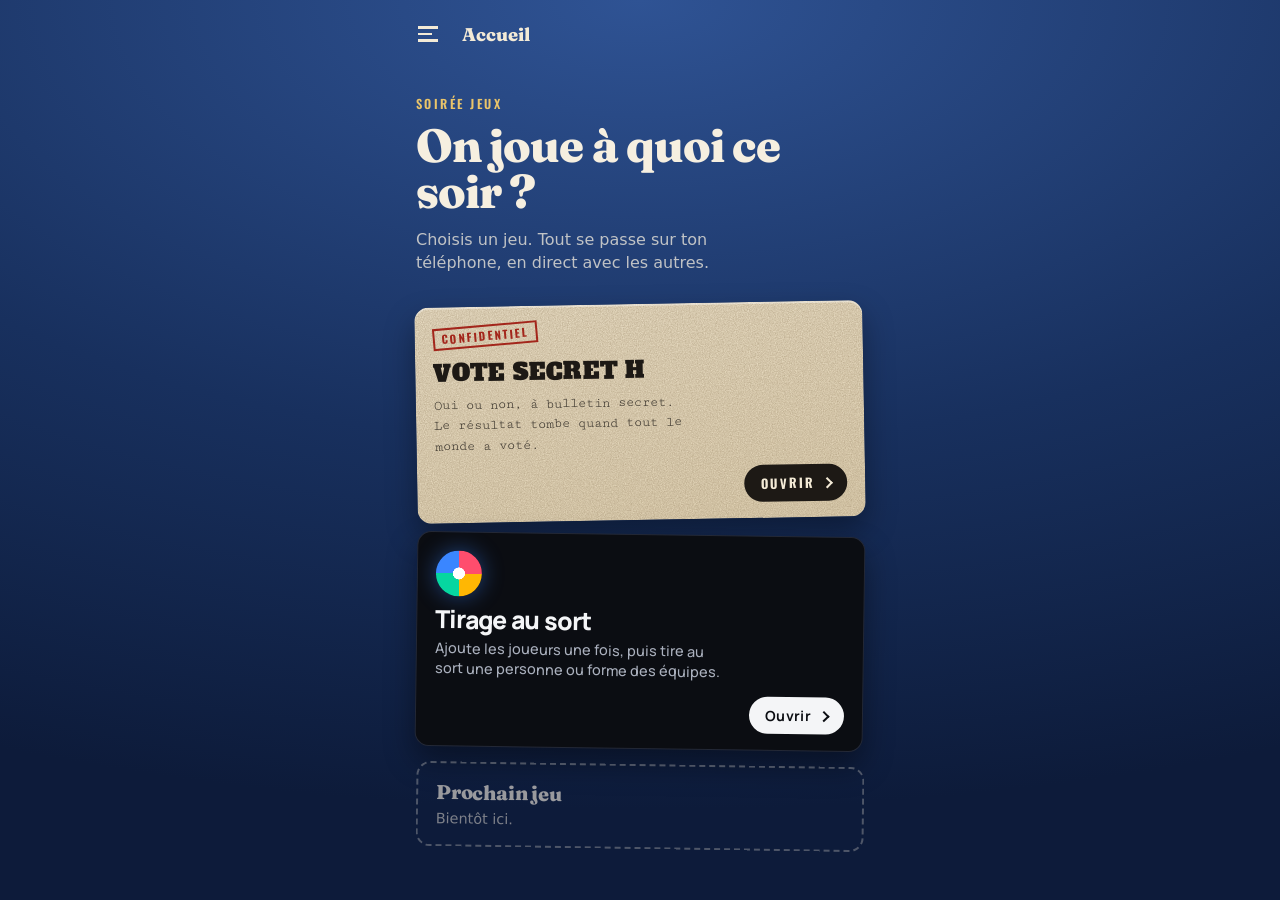
==== index.html @ 8d9c05de "Tirage au sort : grille lumineuse à la place de la roue (individuel et équipes) Co-Authored-By: Clau" ====
<!DOCTYPE html>
<html lang="fr">
<head>
<meta charset="UTF-8">
<meta name="viewport" content="width=device-width, initial-scale=1.0, viewport-fit=cover, interactive-widget=resizes-content">
<meta name="apple-mobile-web-app-capable" content="yes">
<meta name="mobile-web-app-capable" content="yes">
<meta name="apple-mobile-web-app-status-bar-style" content="black-translucent">
<meta name="apple-mobile-web-app-title" content="Vote H">
<meta name="format-detection" content="telephone=no">
<link rel="apple-touch-icon" href="data:image/svg+xml,%3Csvg xmlns='http://www.w3.org/2000/svg' viewBox='0 0 180 180'%3E%3Crect width='180' height='180' fill='%23efe4cc'/%3E%3Crect x='30' y='42' width='120' height='96' fill='none' stroke='%23a3261b' stroke-width='12' transform='rotate(-8 90 90)'/%3E%3Ctext x='90' y='114' font-family='Arial Black,sans-serif' font-weight='900' font-size='66' text-anchor='middle' fill='%23a3261b' transform='rotate(-8 90 90)'%3EH%3C/text%3E%3C/svg%3E">
<meta name="theme-color" content="#15110e">
<meta name="color-scheme" content="dark">
<title>Vote secret H</title>
<link rel="icon" href="data:image/svg+xml,%3Csvg xmlns='http://www.w3.org/2000/svg' viewBox='0 0 64 64'%3E%3Crect width='64' height='64' rx='6' fill='%23efe4cc'/%3E%3Crect x='10' y='14' width='44' height='36' fill='none' stroke='%23a3261b' stroke-width='5' transform='rotate(-8 32 32)'/%3E%3Ctext x='32' y='41' font-family='Arial Black,sans-serif' font-weight='900' font-size='24' text-anchor='middle' fill='%23a3261b' transform='rotate(-8 32 32)'%3EH%3C/text%3E%3C/svg%3E">
<link rel="preconnect" href="https://ntfy.sh" crossorigin>
<link rel="preconnect" href="https://fonts.googleapis.com">
<link rel="preconnect" href="https://fonts.gstatic.com" crossorigin>
<link href="https://fonts.googleapis.com/css2?family=Alfa+Slab+One&family=Oswald:wght@500;600;700&family=Cutive+Mono&family=Fraunces:opsz,wght@9..144,600;9..144,800&family=Manrope:wght@500;600;700;800&display=swap" rel="stylesheet" media="print" onload="this.media='all'">
<link rel="stylesheet" href="styles.css">
</head>
<body>
<div class="scrim" id="scrim"></div>
<!-- Menu latéral : un bouton par onglet (data-tab = id du module sans « mod- ») -->
<aside class="sidenav" id="side">
  <a class="mark" href="./">Dossier<span>H</span></a>
  <nav class="tabs">
    <p class="tabs-t">Onglets</p>
    <button class="tab" data-tab="accueil"><i class="tab-ico home"><b></b></i>Accueil</button>
    <button class="tab" data-tab="vote"><i class="tab-ico"><b></b><b></b></i>Vote secret H</button>
    <button class="tab" data-tab="roue"><i class="tab-ico wheel"><b></b></i>Tirage au sort</button>
  </nav>
  <p class="sidenav-foot">document confidentiel</p>
</aside>

<header class="top">
  <button class="burger" id="burger" aria-label="Ouvrir le menu"><span></span><span></span><span></span></button>
  <span class="top-title" id="topTitle">Vote secret H</span>
  <span class="live" id="voteLive"><i></i><span>connexion</span></span>
</header>

<!--
  Chaque onglet est un « module » : une <section class="module" id="mod-xxx"> ici,
  un bouton <button class="tab" data-tab="xxx"> dans le menu, et son propre fichier JS.
-->
<main class="modules">

  <!-- ===== Accueil (style propre au site : table de jeux) ===== -->
  <section class="module home" id="mod-accueil" data-title="Accueil">
    <p class="h-kicker">Soirée jeux</p>
    <h2 class="h-title">On joue à quoi ce soir&nbsp;?</h2>
    <p class="h-sub">Choisis un jeu. Tout se passe sur ton téléphone, en direct avec les autres.</p>
    <div class="h-games">
      <button class="h-card h-vote" data-go="vote">
        <span class="h-stamp">Confidentiel</span>
        <span class="h-name">Vote secret H</span>
        <span class="h-desc">Oui ou non, à bulletin secret. Le résultat tombe quand tout le monde a voté.</span>
        <span class="h-go">Ouvrir</span>
      </button>
      <button class="h-card h-wheel" data-go="roue">
        <span class="h-wheel-ico" aria-hidden="true"></span>
        <span class="h-name">Tirage au sort</span>
        <span class="h-desc">Ajoute les joueurs une fois, puis tire au sort une personne ou forme des équipes.</span>
        <span class="h-go">Ouvrir</span>
      </button>
      <div class="h-card h-soon">
        <span class="h-name">Prochain jeu</span>
        <span class="h-desc">Bientôt ici.</span>
      </div>
    </div>
  </section>

  <!-- ===== Module : vote oui / non ===== -->
  <section class="module" id="mod-vote" data-title="Vote secret H">
    <div class="dossier">
    <div class="tag"><span class="stamp-s">Confidentiel</span><span id="vRound">Manche 1</span></div>
    <h2 class="q">Ton bulletin</h2>

    <div class="vote-btns">
      <button class="vote-btn oui" data-v="oui"><b>Oui</b></button>
      <button class="vote-btn non" data-v="non"><b>Non</b></button>
    </div>
    <p class="mine" id="voteMine">Vote à bulletin secret.</p>

    <div class="board">
      <div class="score">
        <div class="side oui"><span class="lbl">Oui</span><span class="n" id="vOuiN">0</span><span class="p" id="vOuiP">0%</span></div>
        <span class="vs"></span>
        <div class="side non"><span class="lbl">Non</span><span class="n" id="vNonN">0</span><span class="p" id="vNonP">0%</span></div>
      </div>
      <div class="split"><div id="vOuiBar"></div><div id="vNonBar"></div></div>
      <div class="progress"><span id="vTotal">0 vote</span><span class="segs" id="vDots"></span></div>
    </div>

    <div class="reveal" id="vLastWrap"><div><div class="last" id="vLast"></div></div></div>
    </div>

    <button class="admin-link" id="btnAdmin">admin</button>

    <div class="reveal" id="adminWrap"><div>
      <div class="admin">
        <div class="admin-top"><span class="tag-s">Accès restreint</span><button class="ghost" id="btnAdminOut">quitter</button></div>
        <label for="votePlayers">Joueurs attendus</label>
        <div class="stepper">
          <button id="plMinus" aria-label="Moins">−</button>
          <input type="number" id="votePlayers" min="0" max="99" step="1" inputmode="numeric" placeholder="∞">
          <button id="plPlus" aria-label="Plus">+</button>
        </div>
        <p class="note">Une fois ce nombre de bulletins atteint, le résultat tombe et une nouvelle manche démarre.</p>
        <button class="danger" id="btnVoteReset">Tout remettre à zéro</button>
      </div>
    </div></div>
  </section>

  <!-- ===== Module : roue du hasard ===== -->
  <section class="module roue" id="mod-roue" data-title="Tirage au sort">
    <div class="r-mode" role="tablist">
      <button class="r-mode-b" data-mode="solo">Individuel</button>
      <button class="r-mode-b" data-mode="teams">Équipes</button>
      <span class="r-mode-k" aria-hidden="true"></span>
    </div>

    <div class="r-stage" id="rStage"><div class="r-grid" id="rGrid"></div></div>

    <div class="r-opts" id="rOptsSolo">
      <label class="r-check"><input type="checkbox" id="rRemove"><span></span>Retirer la personne tirée</label>
    </div>
    <div class="r-opts" id="rOptsTeams">
      <span class="r-lbl">Équipes</span>
      <div class="r-stepper">
        <button id="rTeamMinus" aria-label="Moins d'équipes">−</button>
        <b id="rTeamN">2</b>
        <button id="rTeamPlus" aria-label="Plus d'équipes">+</button>
      </div>
    </div>

    <button class="r-go" id="rSpin">Lancer</button>

    <div class="reveal" id="rResultWrap"><div><div class="r-result" id="rResult"></div></div></div>

    <div class="r-players">
      <div class="r-players-h"><span>Joueurs <em id="rCount">0</em></span><button class="r-link" id="rBack">Remettre tout le monde</button></div>
      <form class="r-add" id="rAdd" autocomplete="off">
        <input id="rName" maxlength="24" placeholder="Prénom" enterkeyhint="done">
        <button type="submit">Ajouter</button>
      </form>
      <div class="r-chips" id="rChips"></div>
      <button class="r-link r-clear" id="rClear">Effacer la liste</button>
    </div>
  </section>

</main>

<div class="toast" id="toast" role="status" aria-live="polite"></div>
<script src="app.js"></script>
<script src="vote.js"></script>
<script src="roue.js"></script>
</body>
</html>
---- styles.css ----
/* ===== Base partagée par tous les modules — ambiance « dossier secret, années 30 » ===== */
:root{
  --night:#15110e;--night-2:#1f1914;--night-line:#3a2f26;
  --paper:#efe4cc;--paper-2:#e4d6b8;--paper-line:#bfae8a;
  --ink:#1d1915;--ink-soft:#5a4f42;--cream:#f3ead6;--cream-dim:#a8997f;
  --red:#a3261b;--red-deep:#7c1a12;
  --stencil:"Alfa Slab One","Rockwell","Georgia",serif;
  --head:"Oswald","Arial Narrow",sans-serif;
  --type:"Cutive Mono","Courier New",monospace;
  --ease:cubic-bezier(.2,.9,.25,1);
  --railx:0px;
  --grain:url("data:image/svg+xml,%3Csvg xmlns='http://www.w3.org/2000/svg' width='220' height='220'%3E%3Cfilter id='n'%3E%3CfeTurbulence type='fractalNoise' baseFrequency='.85' numOctaves='3' stitchTiles='stitch'/%3E%3CfeColorMatrix values='0 0 0 0 .3 0 0 0 0 .22 0 0 0 0 .12 0 0 0 .55 0'/%3E%3C/filter%3E%3Crect width='100%25' height='100%25' filter='url(%23n)'/%3E%3C/svg%3E");
}
*{box-sizing:border-box;margin:0;padding:0}
html{-webkit-text-size-adjust:100%;background:var(--night)}
body{-webkit-user-select:none;user-select:none;-webkit-touch-callout:none;font-family:var(--head);background:radial-gradient(120% 80% at 50% 0%,#241c16 0%,var(--night) 70%);color:var(--cream);line-height:1.4;-webkit-tap-highlight-color:transparent;overscroll-behavior-y:none;-webkit-font-smoothing:antialiased;min-height:100dvh}
button{font:inherit;color:inherit;background:none;border:none;cursor:pointer;-webkit-tap-highlight-color:transparent;touch-action:manipulation}

/* ===== Menu latéral (tiroir) ===== */
.sidenav{position:fixed;top:0;left:0;bottom:0;width:min(82vw,300px);background:var(--night);border-right:1px solid var(--night-line);display:flex;flex-direction:column;padding:calc(22px + env(safe-area-inset-top)) 16px calc(18px + env(safe-area-inset-bottom));z-index:40;transform:translateX(-100%);transition:transform .32s var(--ease),box-shadow .32s;touch-action:pan-y}
.sidenav.open,.sidenav.drag{transform:none;box-shadow:20px 0 60px rgba(0,0,0,.6)}
.sidenav.drag{transition:none}
.mark{font:400 1.45rem var(--stencil);letter-spacing:.04em;text-transform:uppercase;color:var(--cream);text-decoration:none;padding:0 8px;display:flex;align-items:center;gap:10px}
.mark span{display:inline-grid;place-items:center;width:34px;height:34px;border:2.5px solid var(--red);color:var(--red);font-size:1.3rem;transform:rotate(-8deg)}
.tabs{margin-top:34px;display:flex;flex-direction:column;gap:4px}
.tabs-t{font:.75rem var(--type);color:var(--cream-dim);padding:0 10px 8px}
.tab{position:relative;display:flex;align-items:center;gap:12px;width:100%;min-height:52px;text-align:left;padding:12px 10px;font:600 1.02rem var(--head);letter-spacing:.04em;text-transform:uppercase;color:var(--cream-dim);transition:background .2s,color .2s}
.tab:active{background:var(--night-2)}
.tab.active{color:var(--cream);background:var(--night-2)}
.tab.active::before{content:"";position:absolute;left:-16px;top:10px;bottom:10px;width:4px;background:var(--red)}
.tab-ico{display:flex;gap:3px;flex:none}
.tab-ico b{width:9px;height:12px;background:var(--night-line)}
.tab.active .tab-ico b:first-child{background:var(--cream)}.tab.active .tab-ico b:last-child{background:var(--red)}
.sidenav-foot{margin-top:auto;font:.72rem var(--type);color:var(--night-line);padding:0 10px}
.scrim{position:fixed;inset:0;background:rgba(0,0,0,.6);opacity:0;pointer-events:none;transition:opacity .3s;z-index:35}
.scrim.show{opacity:1;pointer-events:auto}

/* ===== Barre du haut ===== */
.top{max-width:480px;margin:0 auto;display:flex;align-items:center;gap:10px;padding:calc(10px + env(safe-area-inset-top)) max(16px,env(safe-area-inset-right)) 0 max(16px,env(safe-area-inset-left));min-height:calc(56px + env(safe-area-inset-top))}
.burger{display:flex;flex:none;width:48px;height:48px;margin-left:-12px;flex-direction:column;align-items:center;justify-content:center;gap:4px;border-radius:3px}
.burger span{display:block;width:20px;height:2.5px;background:var(--cream)}
.burger span:nth-child(2){width:14px;margin-right:6px}
.burger:active{background:var(--night-2)}
.top-title{font:400 clamp(.9rem,calc((100vw - var(--railx)) * .056),1.2rem) var(--stencil);letter-spacing:.04em;white-space:nowrap;text-transform:uppercase;margin-right:auto}

/* Indicateur direct */
.live{display:inline-flex;align-items:center;gap:7px;font:.78rem var(--type);color:var(--cream-dim);white-space:nowrap}
.live i{width:8px;height:8px;border-radius:50%;background:var(--cream-dim);transition:background .3s}
.live.on{color:var(--cream)}
.live.on i{background:#e0402f;box-shadow:0 0 0 0 rgba(224,64,47,.55);animation:pulse 2s infinite}
.live i.tick{animation:tick .4s var(--ease)}
@keyframes pulse{to{box-shadow:0 0 0 7px rgba(224,64,47,0)}}
@keyframes tick{40%{transform:scale(1.9)}}

/* ===== Modules ===== */
.modules{max-width:480px;margin:0 auto;padding:clamp(8px,2dvh,18px) 12px calc(24px + env(safe-area-inset-bottom));display:flex;flex-direction:column;gap:40px}
.module{display:none}
.module.active{display:block;animation:rise .5s var(--ease) both}
@keyframes rise{from{opacity:0;transform:translateY(12px)}}

/* La feuille du dossier */
.dossier{position:relative;background:var(--grain),linear-gradient(170deg,var(--paper) 0%,var(--paper-2) 100%);color:var(--ink);border-radius:3px;padding:clamp(14px,2.6dvh,22px) 18px clamp(16px,2.6dvh,22px);box-shadow:0 1px 0 rgba(255,255,255,.35) inset,0 18px 40px rgba(0,0,0,.45),0 2px 6px rgba(0,0,0,.35)}
.dossier::before{content:"";position:absolute;inset:0;border-radius:3px;pointer-events:none;box-shadow:inset 0 0 60px rgba(120,80,30,.25)}
.tag{position:relative;display:flex;justify-content:space-between;align-items:center;font:.85rem var(--type);color:var(--ink-soft);border-bottom:1.5px dashed var(--paper-line);padding-bottom:10px}
.stamp-s{font:700 .85rem var(--head);letter-spacing:.18em;text-transform:uppercase;color:var(--red);border:2px solid var(--red);padding:2px 8px 1px;transform:rotate(-4deg);opacity:.85;mix-blend-mode:multiply}

/* Révélation douce sans saut de page */
.reveal{display:grid;grid-template-rows:0fr;opacity:0;transition:grid-template-rows .45s var(--ease),opacity .3s}
.reveal>div{overflow:hidden;min-height:0;padding:6px;margin:-6px}
.reveal.open{grid-template-rows:1fr;opacity:1}

/* Notification */
.toast{position:fixed;left:50%;bottom:calc(20px + env(safe-area-inset-bottom));transform:translate(-50%,14px);background:var(--paper);color:var(--ink);padding:11px 18px;border-radius:2px;font:.9rem var(--type);box-shadow:0 10px 30px rgba(0,0,0,.45);opacity:0;pointer-events:none;transition:opacity .2s,transform .35s var(--ease);z-index:60;max-width:calc(100% - 40px);white-space:nowrap;overflow:hidden;text-overflow:ellipsis}
.toast.show{opacity:1;transform:translate(-50%,0)}

/* ===== Module vote ===== */
.q{font:400 clamp(1.1rem,min(calc((100vw - var(--railx) - 64px) * .104),6dvh),2.6rem) var(--stencil);text-transform:uppercase;letter-spacing:.01em;line-height:1;white-space:nowrap;margin:clamp(10px,2dvh,16px) 0 clamp(12px,2.4dvh,18px)}

/* Bulletins */
.vote-btns{display:grid;grid-template-columns:1fr 1fr;gap:12px}
.vote-btn{position:relative;display:flex;align-items:center;justify-content:center;height:clamp(118px,19dvh,170px);border-radius:3px;-webkit-user-select:none;user-select:none;transition:transform .18s var(--ease),opacity .3s,filter .3s;overflow:hidden}
.vote-btn b{position:relative;z-index:1;font:400 clamp(1.7rem,calc((100vw - var(--railx)) * .105),2.9rem) var(--stencil);letter-spacing:.02em;text-transform:uppercase}
.vote-btn.oui{background:var(--cream);color:var(--ink);box-shadow:0 0 0 1.5px var(--ink) inset,0 0 0 5px var(--cream) inset,0 0 0 6.5px var(--ink) inset,0 4px 0 var(--paper-line),0 8px 14px rgba(60,40,20,.25);transform:rotate(-1.2deg)}
.vote-btn.non{background:var(--red);color:var(--cream);box-shadow:0 0 0 1.5px var(--red-deep) inset,0 0 0 5px var(--red) inset,0 0 0 6.5px rgba(243,234,214,.75) inset,0 4px 0 var(--red-deep),0 8px 14px rgba(60,20,10,.3);transform:rotate(1.2deg)}
.vote-btn::before{content:"";position:absolute;inset:0;background:var(--grain);opacity:.5;mix-blend-mode:multiply;pointer-events:none}
.vote-btn:active:not(:disabled){transform:scale(.95) rotate(0)}
/* Tampon « Voté » */
.vote-btn::after{content:"Voté";position:absolute;z-index:2;left:50%;top:50%;font:900 1.15rem var(--head);letter-spacing:.2em;text-transform:uppercase;padding:3px 10px 2px 12px;border:3px double currentColor;opacity:0;transform:translate(-50%,-50%) rotate(-14deg) scale(2.2);pointer-events:none}
.vote-btn.oui::after{color:var(--red)}.vote-btn.non::after{color:var(--cream)}
.vote-btn.on::after{opacity:.92;transform:translate(-50%,85%) rotate(-14deg) scale(1);transition:transform .28s cubic-bezier(.5,1.8,.5,1),opacity .15s}
.vote-btn.on{transform:rotate(0) translateY(-2px)}
.vote-btn:disabled{cursor:default}
.vote-btn:disabled:not(.on){opacity:.28;filter:grayscale(.6)}
.vote-btn.pending{animation:breathe .9s ease-in-out infinite}
@keyframes breathe{50%{filter:brightness(1.08)}}
.mine{font:.85rem var(--type);color:var(--ink-soft);margin-top:14px;min-height:1.2em}

/* Décompte */
.board{margin-top:clamp(14px,3dvh,26px);border-top:1.5px dashed var(--paper-line);padding-top:clamp(10px,2dvh,16px)}
.score{display:flex;align-items:flex-end;justify-content:space-between;gap:12px}
.side{display:grid;grid-template-columns:auto auto;grid-template-rows:auto auto;column-gap:8px;align-items:end}
.side .lbl{grid-column:1/3;font:600 .78rem var(--head);letter-spacing:.16em;text-transform:uppercase;color:var(--ink-soft)}
.side .n{font:400 clamp(2.6rem,7.5dvh,3.4rem) var(--stencil);line-height:.9;font-variant-numeric:tabular-nums}
.side .p{font:.82rem var(--type);color:var(--ink-soft);padding-bottom:4px}
.side.oui .n{color:var(--ink)}.side.non .n{color:var(--red)}
.side.non{justify-items:end}.side.non .lbl{text-align:right}
.side.non .n{grid-column:2;grid-row:2}.side.non .p{grid-column:1;grid-row:2}
.vs{width:1.5px;align-self:stretch;background:var(--paper-line);margin:4px 0}
.split{position:relative;height:12px;background:rgba(90,70,40,.15);overflow:hidden;margin-top:12px;border-radius:1px}
.split div{position:absolute;top:0;bottom:0;width:100%;transition:transform .7s var(--ease)}
#vOuiBar{left:0;background:var(--ink);transform-origin:left;transform:scaleX(0)}
#vNonBar{right:0;background:repeating-linear-gradient(-45deg,var(--red) 0 6px,var(--red-deep) 6px 9px);transform-origin:right;transform:scaleX(0)}
.progress{display:flex;align-items:center;justify-content:space-between;gap:14px;margin-top:10px;font:.85rem var(--type);color:var(--ink-soft)}
.segs{display:flex;gap:4px;flex:1;max-width:60%;justify-content:flex-end}
.segs i{flex:1;max-width:22px;height:14px;border:1.5px solid var(--paper-line);transition:background .3s,border-color .3s}
.segs i.on{background:var(--ink);border-color:var(--ink)}

/* Résultat de la manche précédente : tampon */
.last{position:relative;margin-top:18px;display:flex;align-items:center;justify-content:space-between;gap:12px;padding:12px 14px;border:3px double var(--red);color:var(--red);transform:rotate(-1.5deg);mix-blend-mode:multiply}
.last.oui{border-color:var(--ink);color:var(--ink)}
.last .k{font:.78rem var(--type);opacity:.8}
.last .v{font:400 1.45rem var(--stencil);text-transform:uppercase;letter-spacing:.04em;line-height:1}
.last .d{font:.85rem var(--type)}
.last.pop{animation:stamp .5s cubic-bezier(.5,1.6,.5,1)}
@keyframes stamp{0%{transform:rotate(-8deg) scale(1.6);opacity:0}100%{transform:rotate(-1.5deg) scale(1);opacity:1}}

/* Admin */
.admin-link{display:block;margin:clamp(12px,2.6dvh,24px) auto 0;font:.82rem var(--type);color:var(--cream-dim);padding:12px 18px;text-decoration:underline;text-underline-offset:4px;text-decoration-color:var(--night-line)}
.admin-link:active{color:var(--cream)}
.admin{margin-top:10px;padding:18px;background:var(--night-2);border:1.5px solid var(--night-line);border-radius:3px}
.admin-top{display:flex;justify-content:space-between;align-items:center}
.tag-s{font:700 .8rem var(--head);letter-spacing:.16em;text-transform:uppercase;color:#e0402f}
.ghost{font:.8rem var(--type);color:var(--cream-dim);padding:12px;margin:-12px}
.admin label{display:block;font:600 1rem var(--head);letter-spacing:.06em;text-transform:uppercase;margin:16px 0 8px}
.stepper{display:grid;grid-template-columns:54px 1fr 54px;gap:8px}
.stepper button{height:54px;border-radius:3px;background:var(--night-line);font-size:1.5rem;font-weight:600;transition:transform .12s var(--ease)}
.stepper button:active{transform:scale(.93)}
.stepper input{-webkit-user-select:text;user-select:text;width:100%;height:54px;border-radius:3px;border:1.5px solid var(--night-line);background:var(--night);color:var(--cream);text-align:center;font:400 1.5rem var(--stencil);-webkit-appearance:none;appearance:none;-moz-appearance:textfield}
.stepper input::-webkit-inner-spin-button{-webkit-appearance:none}
.stepper input:focus{outline:none;border-color:var(--red)}
.note{font:.78rem var(--type);color:var(--cream-dim);margin-top:10px;line-height:1.5}
.danger{width:100%;margin-top:16px;height:50px;border-radius:3px;border:2px solid #e0402f;color:#e0402f;font:700 .95rem var(--head);letter-spacing:.12em;text-transform:uppercase;transition:background .2s,color .2s,transform .12s var(--ease)}
.danger:active{background:#e0402f;color:var(--night);transform:scale(.98)}

/* ===== Accueil : table de jeux (style propre au site) ===== */
body[data-tab="accueil"]{background:radial-gradient(130% 90% at 50% 0%,#2f5394 0%,#18305e 55%,#0d1b3a 100%)}
body[data-tab="accueil"] .live{visibility:hidden}
body[data-tab="accueil"] .top-title{font:800 1.15rem "Fraunces",Georgia,serif;letter-spacing:0;text-transform:none}
.home{padding:clamp(6px,2dvh,18px) 4px 0;color:#f6efe0}
.h-kicker{font:600 .78rem var(--head);letter-spacing:.2em;text-transform:uppercase;color:#e9c46a}
.h-title{font:800 clamp(2rem,calc((100vw - var(--railx)) * .11),2.9rem)/1 "Fraunces",Georgia,serif;letter-spacing:-.02em;margin:10px 0 12px}
.h-sub{font:400 1rem/1.45 system-ui,-apple-system,"Segoe UI",sans-serif;color:rgba(246,239,224,.75);max-width:30ch}
.h-games{display:flex;flex-direction:column;gap:14px;margin-top:clamp(18px,4dvh,30px)}
.h-card{position:relative;display:flex;flex-direction:column;align-items:flex-start;gap:6px;text-align:left;padding:18px 18px 16px;border-radius:14px;transition:transform .18s var(--ease)}
.h-vote{background:var(--grain),linear-gradient(170deg,var(--paper),var(--paper-2));color:var(--ink);box-shadow:0 14px 30px rgba(0,0,0,.35),0 2px 0 rgba(255,255,255,.4) inset;transform:rotate(-1deg)}
.h-vote:active{transform:rotate(0) scale(.97)}
.h-stamp{font:700 .7rem var(--head);letter-spacing:.18em;text-transform:uppercase;color:var(--red);border:2px solid var(--red);padding:1px 7px;transform:rotate(-4deg);margin-bottom:4px}
.h-name{font:800 1.6rem/1.05 "Fraunces",Georgia,serif;letter-spacing:-.01em}
.h-vote .h-name{font:400 clamp(1.1rem,calc((100vw - var(--railx)) * .068),1.45rem) var(--stencil);white-space:nowrap;text-transform:uppercase;letter-spacing:.01em}
.h-desc{font:400 .9rem/1.4 system-ui,-apple-system,"Segoe UI",sans-serif;opacity:.8;max-width:32ch}
.h-vote .h-desc{font:.88rem/1.45 var(--type);opacity:.85}
.h-go{margin-top:8px;align-self:flex-end;font:700 .8rem var(--head);letter-spacing:.14em;text-transform:uppercase;background:var(--ink);color:var(--cream);padding:9px 16px;border-radius:999px}
.h-go::after{content:"";display:inline-block;width:6px;height:6px;margin-left:9px;border-top:2px solid currentColor;border-right:2px solid currentColor;transform:translateY(-1px) rotate(45deg)}
.h-soon{border:2px dashed rgba(246,239,224,.28);color:rgba(246,239,224,.6);transform:rotate(.8deg)}
.h-soon .h-name{font-size:1.25rem}
.tab-ico.home b{width:14px;height:12px;background:var(--night-line);clip-path:polygon(50% 0,100% 45%,86% 45%,86% 100%,14% 100%,14% 45%,0 45%)}
.tab.active .tab-ico.home b{background:#e9c46a}

@media(prefers-reduced-motion:reduce){*,*::before,*::after{animation:none!important;transition:none!important}}
/* Très petits écrans : l'indicateur « en direct » se réduit au point */
.top-title{min-width:0;overflow:hidden;text-overflow:ellipsis}
@media(max-width:360px){.live>span{display:none}}
.tab-ico.home{margin-top:-3px}

/* ===== Module : roue du hasard — style moderne, sombre ===== */
body[data-tab="roue"]{background:#0b0d12}
body:not([data-tab="vote"]) .live{visibility:hidden}
body[data-tab="roue"] .top-title{font:800 1.12rem "Manrope",system-ui,sans-serif;letter-spacing:-.01em;text-transform:none}
.roue{--r-ink:#f4f5f7;--r-dim:#8a90a0;--r-card:#151922;--r-line:#232836;color:var(--r-ink);font-family:"Manrope",system-ui,sans-serif;padding-top:4px;position:relative}
.roue::before{content:"";position:fixed;left:0;right:0;top:0;height:min(120vw,560px);background:radial-gradient(60% 50% at 50% 55%,rgba(58,134,255,.22),rgba(241,91,181,.10) 55%,transparent);pointer-events:none;z-index:-1;transition:opacity .4s}
.r-mode{position:relative;display:grid;grid-template-columns:1fr 1fr;background:var(--r-card);border:1px solid var(--r-line);border-radius:14px;padding:4px}
.r-mode-b{position:relative;z-index:1;height:40px;border-radius:10px;font:700 .9rem "Manrope",sans-serif;color:var(--r-dim);transition:color .25s}
.r-mode-b.on{color:#0b0d12}
.r-mode-k{position:absolute;top:4px;bottom:4px;left:4px;width:calc(50% - 4px);border-radius:10px;background:var(--r-ink);box-shadow:0 4px 14px rgba(0,0,0,.35);transition:transform .35s var(--ease)}
.roue[data-mode="teams"] .r-mode-k{transform:translateX(100%)}

.r-wheel-wrap{position:relative;width:min(100%,calc(100dvh - 370px),360px);min-width:230px;aspect-ratio:1;margin:22px auto 0}
.r-wheel{width:100%;height:100%;display:block;overflow:visible}
#rRot{transform-origin:0 0;transform-box:view-box}
.r-label{font:800 10px "Manrope",system-ui,sans-serif;letter-spacing:.01em}
.r-empty{font:700 7.5px "Manrope",sans-serif;fill:var(--r-dim);letter-spacing:.04em}
.r-led{fill:#2a3040;transition:fill .15s}
.r-led.on{fill:#fff;filter:drop-shadow(0 0 2px #fff)}
.r-pointer{position:absolute;z-index:2;top:-6px;left:50%;width:30px;height:38px;transform:translateX(-50%);transform-origin:50% 20%}
.r-pointer::before{content:"";position:absolute;inset:0;background:#fff;clip-path:path("M15 38 C15 38 1 18 1 12 A14 12 0 0 1 29 12 C29 18 15 38 15 38Z");filter:drop-shadow(0 4px 6px rgba(0,0,0,.5))}
.r-pointer::after{content:"";position:absolute;left:50%;top:7px;width:9px;height:9px;margin-left:-4.5px;border-radius:50%;background:#0b0d12}
.r-pointer.tick{animation:rtick .12s ease-out}
@keyframes rtick{50%{transform:translateX(-50%) rotate(-14deg)}}
.r-spin{position:absolute;z-index:2;left:50%;top:50%;width:26%;aspect-ratio:1;transform:translate(-50%,-50%);border-radius:50%;background:radial-gradient(circle at 35% 30%,#fff,#dfe3ea);color:#0b0d12;font:800 clamp(.72rem,3.4vw,.9rem) "Manrope",sans-serif;box-shadow:0 0 0 6px #0b0d12,0 0 0 8px rgba(255,255,255,.12),0 10px 24px rgba(0,0,0,.6);transition:transform .15s var(--ease),opacity .2s}
.r-spin:active:not(:disabled){transform:translate(-50%,-50%) scale(.92)}
.r-spin:disabled{opacity:.45}

.r-opts{display:flex;align-items:center;justify-content:center;gap:12px;margin-top:18px;min-height:44px}
.roue[data-mode="solo"] #rOptsTeams,.roue[data-mode="teams"] #rOptsSolo{display:none}
.r-check{display:flex;align-items:center;gap:10px;font:600 .92rem "Manrope",sans-serif;color:var(--r-dim)}
.r-check input{position:absolute;opacity:0;pointer-events:none}
.r-check span{width:48px;height:28px;border-radius:999px;background:var(--r-line);position:relative;transition:background .2s;flex:none}
.r-check span::after{content:"";position:absolute;top:3px;left:3px;width:22px;height:22px;border-radius:50%;background:#fff;box-shadow:0 2px 6px rgba(0,0,0,.4);transition:transform .25s var(--ease)}
.r-check input:checked+span{background:#06d6a0}
.r-check input:checked+span::after{transform:translateX(20px)}
.r-lbl{font:700 .9rem "Manrope",sans-serif;color:var(--r-dim)}
.r-stepper{display:flex;align-items:center;gap:4px;background:var(--r-card);border:1px solid var(--r-line);border-radius:14px;padding:4px}
.r-stepper button{width:42px;height:40px;border-radius:10px;font-size:1.3rem;font-weight:700;color:var(--r-ink)}
.r-stepper button:active{background:var(--r-line)}
.r-stepper b{min-width:30px;text-align:center;font:800 1.25rem "Manrope",sans-serif}

.r-result{margin-top:14px;padding:18px;border-radius:20px;background:var(--r-card);border:1px solid var(--r-line);text-align:center;box-shadow:0 20px 40px rgba(0,0,0,.4)}
.r-result.pop{animation:rpop .5s cubic-bezier(.3,1.5,.5,1)}
@keyframes rpop{from{transform:translateY(10px) scale(.95);opacity:0}}
.r-k{font:700 .78rem "Manrope",sans-serif;color:var(--r-dim);letter-spacing:.02em}
.r-win{display:flex;align-items:center;justify-content:center;gap:12px;font:800 clamp(1.9rem,9vw,2.6rem)/1.05 "Manrope",sans-serif;letter-spacing:-.03em;margin-top:8px;word-break:break-word}
.r-win i{flex:none;width:.95em;height:.95em;border-radius:50%;background:var(--wc);box-shadow:0 0 24px var(--wc)}
.r-teams{display:grid;grid-template-columns:repeat(auto-fit,minmax(130px,1fr));gap:10px;margin-top:12px;text-align:left}
.r-team{border-radius:14px;padding:12px;background:#0f1218;border:1px solid var(--r-line);position:relative;overflow:hidden}
.r-team::before{content:"";position:absolute;inset:0 0 auto;height:3px;background:var(--tc)}
.r-team b{display:flex;align-items:center;gap:8px;font:800 .95rem "Manrope",sans-serif;margin-bottom:8px}
.r-team b::before{content:"";width:10px;height:10px;border-radius:50%;background:var(--tc);box-shadow:0 0 10px var(--tc)}
.r-team ul{list-style:none;font:600 .92rem/1.65 "Manrope",sans-serif;color:#cfd3dc}

.r-players{margin-top:22px;padding:16px;border-radius:20px;background:var(--r-card);border:1px solid var(--r-line)}
.r-players-h{display:flex;justify-content:space-between;align-items:center;font:800 1rem "Manrope",sans-serif}
.r-players-h em{font-style:normal;margin-left:8px;font-size:.8rem;font-weight:700;color:#0b0d12;background:var(--r-ink);border-radius:999px;padding:2px 8px;vertical-align:2px}
.r-link{font:600 .82rem "Manrope",sans-serif;color:var(--r-dim);padding:8px 0}
.r-link:active{color:var(--r-ink)}
.r-add{display:flex;gap:8px;margin-top:12px}
.r-add input{-webkit-user-select:text;user-select:text;flex:1;min-width:0;height:50px;border-radius:14px;border:1px solid var(--r-line);background:#0f1218;color:var(--r-ink);padding:0 16px;font:600 16px "Manrope",sans-serif;transition:border-color .2s,box-shadow .2s}
.r-add input::placeholder{color:#5c6272}
.r-add input:focus{outline:none;border-color:#3a86ff;box-shadow:0 0 0 3px rgba(58,134,255,.25)}
.r-add button{height:50px;padding:0 18px;border-radius:14px;background:var(--r-ink);color:#0b0d12;font:800 .92rem "Manrope",sans-serif}
.r-add button:active{transform:scale(.96)}
.r-chips{display:flex;flex-wrap:wrap;gap:8px;margin-top:12px}
.r-chip{display:flex;align-items:center;border-radius:999px;background:#0f1218;border:1px solid var(--r-line);transition:opacity .2s}
.r-chip-n{display:flex;align-items:center;gap:8px;padding:6px 2px 6px 6px;font:700 .92rem "Manrope",sans-serif;color:var(--r-ink);max-width:60vw;overflow:hidden;white-space:nowrap}
.r-chip-n i{flex:none;width:26px;height:26px;border-radius:50%;background:var(--cc);color:#0b0d12;font:800 .72rem/26px "Manrope",sans-serif;text-align:center;font-style:normal}
.r-chip-n span{overflow:hidden;text-overflow:ellipsis}
.r-chip-x{width:34px;height:38px;font-size:1.15rem;line-height:1;color:var(--r-dim)}
.r-chip.out{opacity:.4}
.r-chip.out .r-chip-n span{text-decoration:line-through}
.r-clear{display:block;margin-top:8px}
.r-confetti{position:fixed;inset:0;pointer-events:none;z-index:50}

/* Accueil : carte de la roue + icônes de menu */
.h-wheel{background:#0b0d12;color:#f4f5f7;border:1px solid #232836;box-shadow:0 14px 30px rgba(0,0,0,.4);transform:rotate(.8deg);font-family:"Manrope",sans-serif}
.h-wheel:active{transform:rotate(0) scale(.97)}
.h-wheel-ico{width:46px;height:46px;border-radius:50%;margin-bottom:4px;background:radial-gradient(circle,#fff 0 18%,transparent 19%),conic-gradient(#ff4d6d 0 25%,#ffb703 0 50%,#06d6a0 0 75%,#3a86ff 0);box-shadow:0 0 22px rgba(58,134,255,.45)}
.h-wheel .h-name{font:800 1.55rem/1.05 "Manrope",sans-serif;letter-spacing:-.03em}
.h-wheel .h-desc{font-family:"Manrope",sans-serif;font-weight:500;color:#aab0bd;opacity:1}
.h-wheel .h-go{background:#f4f5f7;color:#0b0d12;font-family:"Manrope",sans-serif;letter-spacing:.02em;text-transform:none;font-size:.88rem}
.tab-ico.wheel b{width:13px;height:13px;border-radius:50%;background:conic-gradient(var(--night-line) 0 100%)}
.tab.active .tab-ico.wheel b{background:conic-gradient(#ff4d6d 0 25%,#ffb703 0 50%,#06d6a0 0 75%,#3a86ff 0)}

/* couleur de fond derrière la page (rebond iOS, zones hors page) assortie à l'onglet */
html:has(body[data-tab="roue"]){background:#0b0d12}
html:has(body[data-tab="accueil"]){background:#0d1b3a}

/* ===== Tirage au sort : grille lumineuse ===== */
.r-stage{margin-top:18px;padding:12px;border-radius:22px;background:#0f1218;border:1px solid var(--r-line);box-shadow:inset 0 0 40px rgba(0,0,0,.5)}
.r-grid{display:grid;grid-template-columns:repeat(var(--cols,3),minmax(0,1fr));gap:8px}
.r-empty{grid-column:1/-1;text-align:center;padding:40px 0;color:var(--r-dim);font:600 .92rem "Manrope",sans-serif}
.r-cell{position:relative;min-width:0;display:flex;flex-direction:column;align-items:center;justify-content:center;gap:6px;min-height:74px;padding:10px 6px;border-radius:14px;background:#181d28;border:1px solid var(--r-line);color:#c3c8d3;font:700 .92rem "Manrope",sans-serif;text-align:center;transition:background .12s,color .12s,box-shadow .12s,transform .12s,opacity .3s,border-color .12s}
.r-grid[data-size="m"] .r-cell{min-height:62px;font-size:.84rem}
.r-grid[data-size="s"] .r-cell{min-height:52px;font-size:.74rem;gap:4px;padding:8px 4px}
.r-cell i{width:28px;height:28px;border-radius:50%;background:var(--c);color:#0b0d12;font:800 .75rem/28px "Manrope",sans-serif;font-style:normal;transition:transform .12s}
.r-grid[data-size="s"] .r-cell i{width:22px;height:22px;line-height:22px;font-size:.65rem}
.r-cell span{max-width:100%;overflow:hidden;text-overflow:ellipsis;white-space:nowrap}
/* la lumière */
.r-cell.hot{background:var(--c);border-color:var(--c);color:#0b0d12;box-shadow:0 0 0 2px rgba(255,255,255,.9),0 0 28px var(--c);transform:scale(1.05);z-index:1}
.r-cell.hot i{background:#0b0d12;color:#fff;transform:scale(1.1)}
/* gagnant */
.r-cell.won{background:var(--c);border-color:#fff;color:#0b0d12;box-shadow:0 0 0 3px #fff,0 0 40px var(--c);transform:scale(1.07);z-index:1;animation:rwin .7s ease-in-out 3}
.r-cell.won i{background:#0b0d12;color:#fff}
@keyframes rwin{50%{transform:scale(1.13)}}
.r-cell.lost{opacity:.35}
/* équipes : chaque case prend la couleur de son équipe */
.r-cell[data-team]{background:color-mix(in srgb,var(--t) 22%,#181d28);border-color:var(--t);color:#fff}
.r-cell[data-team] i{background:var(--t)}
.r-cell[data-team]::after{content:attr(data-team);position:absolute;top:5px;right:7px;font:800 .62rem "Manrope",sans-serif;color:var(--t)}
.r-stage.running .r-cell:not(.hot){opacity:.75}
/* bouton de lancement */
.r-go{display:block;width:100%;height:56px;margin-top:14px;border-radius:16px;background:var(--r-ink);color:#0b0d12;font:800 1.02rem "Manrope",sans-serif;box-shadow:0 10px 24px rgba(0,0,0,.4);transition:transform .15s var(--ease),opacity .2s}
.r-go:active:not(:disabled){transform:scale(.97)}
.r-go:disabled{opacity:.45}
@media(max-width:360px){.r-grid{gap:6px}.r-grid[data-size="s"] .r-cell{font-size:.66rem;padding:7px 3px}.r-stage{padding:9px}}
.r-cell.hot,.r-cell.hot i{transition:none}
.roue .r-opts{margin-top:14px}
.r-stage.running .r-cell,.r-stage.running .r-cell i{transition:opacity .3s}
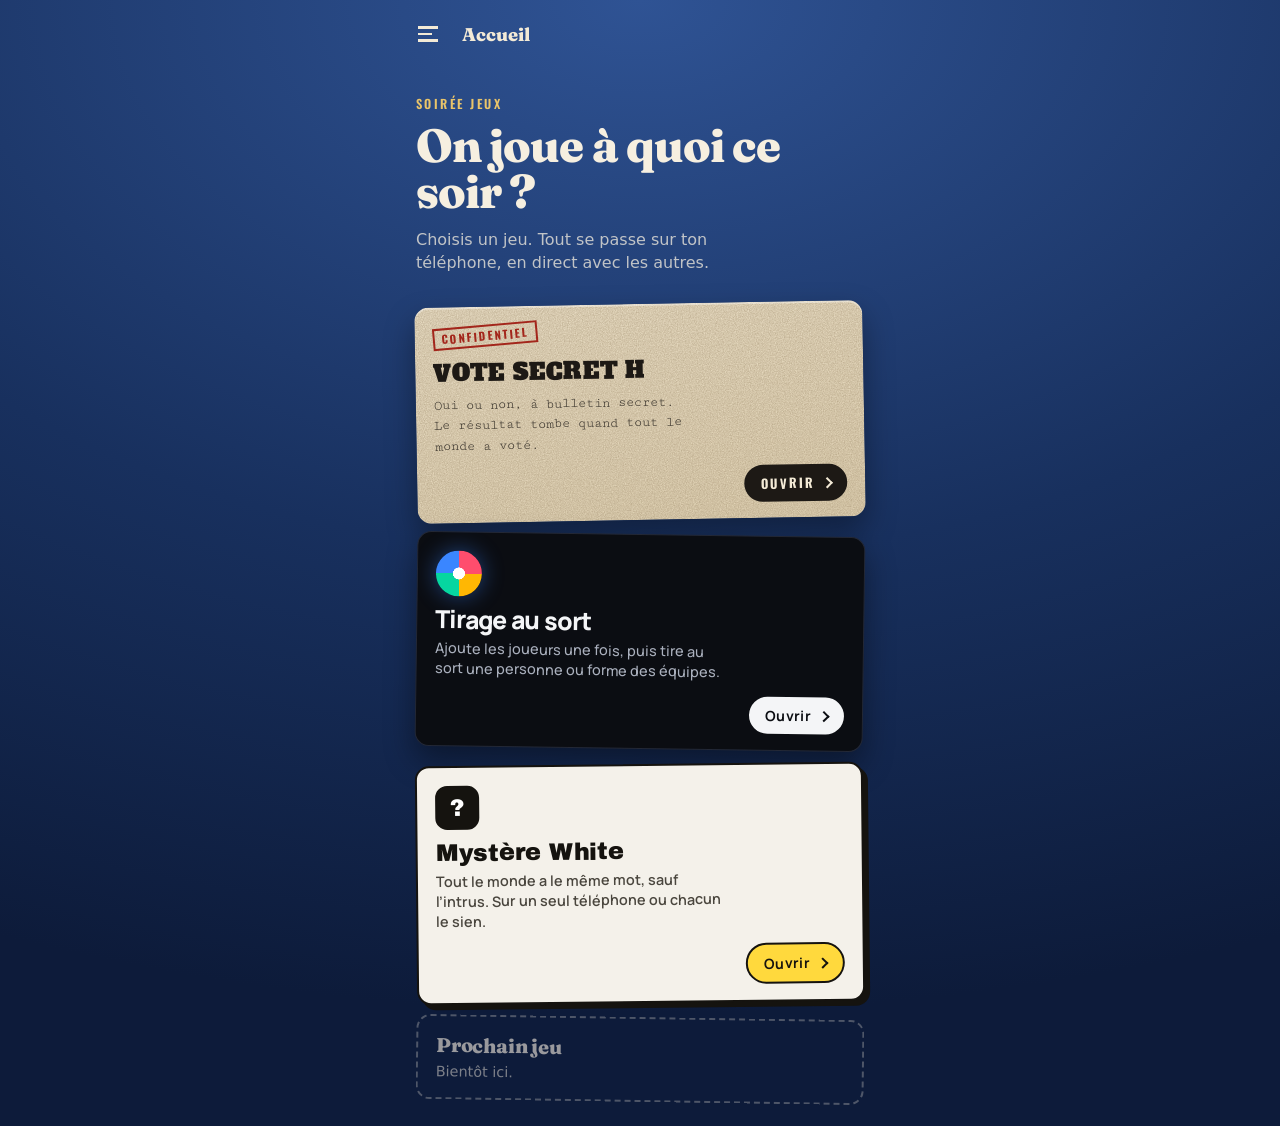
==== commit 6f64ea24: "Nouveau jeu Mystère White : un seul téléphone ou un téléphone par joueur (mots chiffrés, vote en dir" ====
--- a/index.html
+++ b/index.html
@@ -16,7 +16,7 @@
 <link rel="preconnect" href="https://ntfy.sh" crossorigin>
 <link rel="preconnect" href="https://fonts.googleapis.com">
 <link rel="preconnect" href="https://fonts.gstatic.com" crossorigin>
-<link href="https://fonts.googleapis.com/css2?family=Alfa+Slab+One&family=Oswald:wght@500;600;700&family=Cutive+Mono&family=Fraunces:opsz,wght@9..144,600;9..144,800&family=Manrope:wght@500;600;700;800&display=swap" rel="stylesheet" media="print" onload="this.media='all'">
+<link href="https://fonts.googleapis.com/css2?family=Alfa+Slab+One&family=Oswald:wght@500;600;700&family=Cutive+Mono&family=Fraunces:opsz,wght@9..144,600;9..144,800&family=Manrope:wght@500;600;700;800&family=Archivo+Black&display=swap" rel="stylesheet" media="print" onload="this.media='all'">
 <link rel="stylesheet" href="styles.css">
 </head>
 <body>
@@ -29,6 +29,7 @@
     <button class="tab" data-tab="accueil"><i class="tab-ico home"><b></b></i>Accueil</button>
     <button class="tab" data-tab="vote"><i class="tab-ico"><b></b><b></b></i>Vote secret H</button>
     <button class="tab" data-tab="roue"><i class="tab-ico wheel"><b></b></i>Tirage au sort</button>
+    <button class="tab" data-tab="mw"><i class="tab-ico mwi"><b></b></i>Mystère White</button>
   </nav>
   <p class="sidenav-foot">document confidentiel</p>
 </aside>
@@ -61,6 +62,12 @@
         <span class="h-wheel-ico" aria-hidden="true"></span>
         <span class="h-name">Tirage au sort</span>
         <span class="h-desc">Ajoute les joueurs une fois, puis tire au sort une personne ou forme des équipes.</span>
+        <span class="h-go">Ouvrir</span>
+      </button>
+      <button class="h-card h-mw" data-go="mw">
+        <span class="h-mw-ico" aria-hidden="true">?</span>
+        <span class="h-name">Mystère White</span>
+        <span class="h-desc">Tout le monde a le même mot, sauf l’intrus. Sur un seul téléphone ou chacun le sien.</span>
         <span class="h-go">Ouvrir</span>
       </button>
       <div class="h-card h-soon">
@@ -120,6 +127,7 @@
       <span class="r-mode-k" aria-hidden="true"></span>
     </div>
 
+    <p class="r-sync" id="rSync"><i></i><span>Connexion…</span></p>
     <div class="r-stage" id="rStage"><div class="r-grid" id="rGrid"></div></div>
 
     <div class="r-opts" id="rOptsSolo">
@@ -149,11 +157,17 @@
     </div>
   </section>
 
+  <!-- ===== Module : Mystère White ===== -->
+  <section class="module mw" id="mod-mw" data-title="Mystère White">
+    <div id="mwView"></div>
+  </section>
+
 </main>
 
 <div class="toast" id="toast" role="status" aria-live="polite"></div>
 <script src="app.js"></script>
 <script src="vote.js"></script>
 <script src="roue.js"></script>
+<script src="mw.js"></script>
 </body>
 </html>
--- a/styles.css
+++ b/styles.css
@@ -184,21 +184,6 @@
 .r-mode-k{position:absolute;top:4px;bottom:4px;left:4px;width:calc(50% - 4px);border-radius:10px;background:var(--r-ink);box-shadow:0 4px 14px rgba(0,0,0,.35);transition:transform .35s var(--ease)}
 .roue[data-mode="teams"] .r-mode-k{transform:translateX(100%)}
 
-.r-wheel-wrap{position:relative;width:min(100%,calc(100dvh - 370px),360px);min-width:230px;aspect-ratio:1;margin:22px auto 0}
-.r-wheel{width:100%;height:100%;display:block;overflow:visible}
-#rRot{transform-origin:0 0;transform-box:view-box}
-.r-label{font:800 10px "Manrope",system-ui,sans-serif;letter-spacing:.01em}
-.r-empty{font:700 7.5px "Manrope",sans-serif;fill:var(--r-dim);letter-spacing:.04em}
-.r-led{fill:#2a3040;transition:fill .15s}
-.r-led.on{fill:#fff;filter:drop-shadow(0 0 2px #fff)}
-.r-pointer{position:absolute;z-index:2;top:-6px;left:50%;width:30px;height:38px;transform:translateX(-50%);transform-origin:50% 20%}
-.r-pointer::before{content:"";position:absolute;inset:0;background:#fff;clip-path:path("M15 38 C15 38 1 18 1 12 A14 12 0 0 1 29 12 C29 18 15 38 15 38Z");filter:drop-shadow(0 4px 6px rgba(0,0,0,.5))}
-.r-pointer::after{content:"";position:absolute;left:50%;top:7px;width:9px;height:9px;margin-left:-4.5px;border-radius:50%;background:#0b0d12}
-.r-pointer.tick{animation:rtick .12s ease-out}
-@keyframes rtick{50%{transform:translateX(-50%) rotate(-14deg)}}
-.r-spin{position:absolute;z-index:2;left:50%;top:50%;width:26%;aspect-ratio:1;transform:translate(-50%,-50%);border-radius:50%;background:radial-gradient(circle at 35% 30%,#fff,#dfe3ea);color:#0b0d12;font:800 clamp(.72rem,3.4vw,.9rem) "Manrope",sans-serif;box-shadow:0 0 0 6px #0b0d12,0 0 0 8px rgba(255,255,255,.12),0 10px 24px rgba(0,0,0,.6);transition:transform .15s var(--ease),opacity .2s}
-.r-spin:active:not(:disabled){transform:translate(-50%,-50%) scale(.92)}
-.r-spin:disabled{opacity:.45}
 
 .r-opts{display:flex;align-items:center;justify-content:center;gap:12px;margin-top:18px;min-height:44px}
 .roue[data-mode="solo"] #rOptsTeams,.roue[data-mode="teams"] #rOptsSolo{display:none}
@@ -294,3 +279,125 @@
 .r-cell.hot,.r-cell.hot i{transition:none}
 .roue .r-opts{margin-top:14px}
 .r-stage.running .r-cell,.r-stage.running .r-cell i{transition:opacity .3s}
+/* indicateur de partage en direct (tirage) */
+.r-sync{display:flex;align-items:center;justify-content:center;gap:8px;margin-top:14px;font:600 .78rem "Manrope",sans-serif;color:var(--r-dim)}
+.r-sync i{width:7px;height:7px;border-radius:50%;background:#ffb703;flex:none}
+.r-sync.on i{background:#06d6a0;box-shadow:0 0 0 0 rgba(6,214,160,.5);animation:rsync 2s infinite}
+.r-sync.offline i{background:#ff4d6d}
+@keyframes rsync{to{box-shadow:0 0 0 6px rgba(6,214,160,0)}}
+
+/* ===== Mystère White : clair, ludique, contours noirs francs ===== */
+body[data-tab="mw"]{background:#f4f1ea;color:#15130f}
+html:has(body[data-tab="mw"]){background:#f4f1ea}
+body[data-tab="mw"] .top-title{font:400 1.15rem "Archivo Black",sans-serif;letter-spacing:-.01em;text-transform:none;color:#15130f}
+body[data-tab="mw"] .burger span{background:#15130f}
+.mw{--ink:#15130f;--b:2.5px solid #15130f;--sh:4px 4px 0 #15130f;--y:#ffd93d;--g:#6bcb77;--r:#ff6b6b;--bl:#4d96ff;font-family:"Manrope",system-ui,sans-serif;color:var(--ink)}
+:where(.mw) button{font-family:inherit}
+.mw-hero{padding:6px 2px 4px}
+.mw-title{font:400 clamp(2.8rem,15vw,3.8rem)/.9 "Archivo Black",sans-serif;letter-spacing:-.03em}
+.mw-title span{display:inline-block;background:var(--ink);color:#f4f1ea;padding:0 10px 4px;transform:rotate(-2deg);margin-top:4px}
+.mw-lead{font:600 1rem/1.4 "Manrope",sans-serif;margin:16px 0 4px;max-width:32ch;color:#4a463e}
+.mw-modes{display:flex;flex-direction:column;gap:14px;margin-top:18px}
+.mw-card{display:flex;flex-direction:column;align-items:flex-start;gap:4px;text-align:left;padding:18px;border:var(--b);border-radius:16px;box-shadow:var(--sh);transition:transform .12s,box-shadow .12s}
+.mw-card:active{transform:translate(3px,3px);box-shadow:1px 1px 0 var(--ink)}
+.mw-card b{font:400 1.3rem "Archivo Black",sans-serif}
+.mw-card span{font-weight:600;font-size:.92rem;color:#3d3a33}
+.mw-yellow{background:var(--y)}.mw-mint{background:var(--g)}
+.mw-rules{margin-top:20px;border:var(--b);border-radius:16px;background:#fff;padding:14px 16px}
+.mw-rules summary{font:800 1rem "Manrope",sans-serif;cursor:pointer}
+.mw-rules p{margin-top:10px;font-size:.92rem;line-height:1.5;color:#3d3a33}
+.mw-back{font:700 .9rem "Manrope",sans-serif;padding:8px 0;margin-bottom:6px;color:#4a463e}
+.mw-h{font:400 1.4rem "Archivo Black",sans-serif;margin:8px 0 10px;display:flex;align-items:center;gap:10px}
+.mw-h em{font:800 .8rem "Manrope",sans-serif;font-style:normal;background:var(--ink);color:#fff;border-radius:999px;padding:2px 9px}
+.mw-kicker{font:800 .78rem "Manrope",sans-serif;text-transform:uppercase;letter-spacing:.12em;color:#6b665b;margin:6px 0}
+.mw-muted{color:#6b665b;font-weight:600;font-size:.9rem;margin:6px 0}
+.mw-center{text-align:center}.mw-pad{padding:40px 0}
+.mw-label{font:800 .8rem "Manrope",sans-serif;text-transform:uppercase;letter-spacing:.1em;color:#6b665b;margin-bottom:8px}
+.mw-box{background:#fff;border:var(--b);border-radius:16px;padding:14px 16px;margin-top:14px;box-shadow:var(--sh)}
+.mw-add{display:flex;gap:8px}
+.mw-add input,.mw-form input{-webkit-user-select:text;user-select:text;flex:1;min-width:0;height:50px;border:var(--b);border-radius:12px;background:#fff;padding:0 14px;font:700 16px "Manrope",sans-serif;color:var(--ink)}
+.mw-add input:focus,.mw-form input:focus{outline:none;box-shadow:0 0 0 3px var(--y)}
+.mw-add button{height:50px;padding:0 16px;border:var(--b);border-radius:12px;background:var(--y);font-weight:800;font-size:.92rem;box-shadow:3px 3px 0 var(--ink)}
+.mw-add button:active{transform:translate(2px,2px);box-shadow:1px 1px 0 var(--ink)}
+.mw-form{display:flex;flex-direction:column;gap:10px}
+.mw-code-in{text-transform:uppercase;letter-spacing:.4em;text-align:center;font:400 1.5rem "Archivo Black",sans-serif!important}
+.mw-or{text-align:center;font-weight:800;color:#8a8577;margin:14px 0 0}
+.mw-chips{display:flex;flex-wrap:wrap;gap:8px;margin-top:12px}
+.mw-chip{display:inline-flex;align-items:center;gap:2px;border:2px solid var(--ink);border-radius:999px;background:#fff;padding:6px 6px 6px 14px;font-weight:700;font-size:.95rem}
+.mw-chip.me{background:var(--y)}
+.mw-chip button{width:30px;height:30px;font-size:1.1rem;color:#6b665b}
+.mw-chip:not(:has(button)){padding-right:14px}
+.mw-row{display:flex;align-items:center;justify-content:space-between;padding:6px 0;font-weight:800}
+.mw-step{display:flex;align-items:center;gap:8px}
+.mw-step button{width:40px;height:40px;border:2px solid var(--ink);border-radius:10px;background:#fff;font-size:1.25rem;font-weight:800}
+.mw-step button:active{background:var(--y)}
+.mw-step b{min-width:26px;text-align:center;font:400 1.3rem "Archivo Black",sans-serif}
+.mw-cats{display:flex;flex-wrap:wrap;gap:6px}
+.mw-cat{border:2px solid var(--ink);border-radius:999px;padding:6px 12px;font-weight:700;font-size:.85rem;background:#fff}
+.mw-cat.on{background:var(--ink);color:#fff}
+.mw-cat:disabled{opacity:1}
+.mw-warn{margin-top:10px;font-weight:700;font-size:.85rem;color:#c0392b}
+.mw-go{display:block;width:100%;height:56px;margin-top:16px;border:var(--b);border-radius:14px;background:var(--y);font:400 1.05rem "Archivo Black",sans-serif;box-shadow:var(--sh);transition:transform .12s,box-shadow .12s}
+.mw-go:active:not(:disabled){transform:translate(3px,3px);box-shadow:1px 1px 0 var(--ink)}
+.mw-go:disabled{opacity:.4;box-shadow:none}
+.mw-go.mw-dark{background:var(--ink);color:#fff}
+.mw-link{display:block;margin:12px auto 0;font-weight:700;font-size:.88rem;color:#6b665b;padding:10px;text-decoration:underline;text-underline-offset:3px}
+.mw-pass{margin-top:30px;padding:34px 18px;text-align:center;border:var(--b);border-radius:20px;background:var(--bl);color:#fff;box-shadow:var(--sh)}
+.mw-pass span{display:block;font-weight:700}
+.mw-pass b{display:block;font:400 clamp(2rem,11vw,2.8rem) "Archivo Black",sans-serif;margin-top:6px;word-break:break-word}
+.mw-word{margin-top:14px;padding:30px 16px;text-align:center;border:var(--b);border-radius:20px;background:#fff;box-shadow:var(--sh)}
+.mw-word span{font:800 .8rem "Manrope",sans-serif;text-transform:uppercase;letter-spacing:.12em;color:#6b665b}
+.mw-word b{display:block;font:400 clamp(2rem,11vw,2.9rem) "Archivo Black",sans-serif;margin:8px 0;word-break:break-word}
+.mw-word em{font-style:normal;font-weight:600;font-size:.88rem;color:#6b665b}
+.mw-word.mw-white{background:var(--ink);color:#fff}.mw-word.mw-white span,.mw-word.mw-white em{color:#c9c4b8}
+.mw-secret{margin-top:12px}
+.mw-secret summary{list-style:none;cursor:pointer;text-align:center;padding:22px;border:var(--b);border-radius:20px;background:var(--y);font:400 1.05rem "Archivo Black",sans-serif;box-shadow:var(--sh)}
+.mw-secret summary::-webkit-details-marker{display:none}
+.mw-secret[open] summary{background:#fff;font:700 .85rem "Manrope",sans-serif;padding:10px;box-shadow:none}
+.mw-order{list-style:none;counter-reset:o;display:flex;flex-direction:column;gap:6px}
+.mw-order li{counter-increment:o;display:flex;align-items:center;gap:10px;font-weight:800}
+.mw-order li::before{content:counter(o);width:26px;height:26px;border-radius:50%;background:var(--ink);color:#fff;display:grid;place-items:center;font-size:.8rem}
+.mw-order li.out{opacity:.35;text-decoration:line-through}
+.mw-pick{display:grid;grid-template-columns:repeat(2,minmax(0,1fr));gap:8px}
+.mw-pick button{min-height:52px;border:var(--b);border-radius:12px;background:#fff;font-weight:800;font-size:.98rem;padding:6px;overflow:hidden;text-overflow:ellipsis}
+.mw-pick button.on{background:var(--r);color:#fff}
+.mw-pick button:active{transform:scale(.97)}
+.mw-reveal{margin-top:14px;padding:22px 16px;text-align:center;border:var(--b);border-radius:20px;box-shadow:var(--sh);background:#fff;animation:mwpop .45s cubic-bezier(.3,1.6,.5,1)}
+.mw-reveal span{display:block;font-weight:700}
+.mw-reveal b{display:block;font:400 clamp(1.7rem,9vw,2.4rem) "Archivo Black",sans-serif;margin-top:4px}
+.mw-reveal em{display:block;font-style:normal;font-weight:600;font-size:.88rem;margin-top:4px}
+.mw-reveal.mw-civil{background:var(--g)}.mw-reveal.mw-under{background:var(--r);color:#fff}.mw-reveal.mw-white,.mw-white-bg{background:var(--ink);color:#fff}
+.mw-reveal.mw-small{padding:12px}.mw-reveal.mw-small b{font-size:1.4rem}
+@keyframes mwpop{from{transform:scale(.9);opacity:0}}
+.mw-note{margin-top:12px;padding:12px 14px;border:2px dashed var(--ink);border-radius:12px;font-weight:700;text-align:center;background:#fff}
+.mw-end{margin-top:6px;padding:26px 16px;text-align:center;border:var(--b);border-radius:20px;box-shadow:var(--sh);animation:mwpop .5s cubic-bezier(.3,1.6,.5,1)}
+.mw-end span{font:800 .8rem "Manrope",sans-serif;text-transform:uppercase;letter-spacing:.12em}
+.mw-end b{display:block;font:400 clamp(1.8rem,9vw,2.5rem)/1.05 "Archivo Black",sans-serif;margin:6px 0}
+.mw-end em{font-style:normal;font-weight:700}
+.mw-end-civils{background:var(--g)}.mw-end-intrus{background:var(--r);color:#fff}.mw-end-white{background:var(--ink);color:#fff}
+.mw-words{display:grid;grid-template-columns:1fr 1fr;gap:10px;text-align:center}
+.mw-words span{display:block;font:800 .72rem "Manrope",sans-serif;text-transform:uppercase;letter-spacing:.1em;color:#6b665b}
+.mw-words b{font:400 1.2rem "Archivo Black",sans-serif;word-break:break-word}
+.mw-roles{list-style:none;display:flex;flex-direction:column;gap:6px}
+.mw-roles li{display:flex;justify-content:space-between;align-items:center;gap:10px;padding:8px 12px;border:2px solid var(--ink);border-radius:10px;font-weight:700}
+.mw-roles li b{font-size:.8rem;text-transform:uppercase;letter-spacing:.06em}
+.mw-roles li.mw-r-under{background:#ffe1e1}.mw-roles li.mw-r-white{background:var(--ink);color:#fff}
+.mw-roles li.out span{text-decoration:line-through}
+.mw-codebox{display:flex;align-items:center;justify-content:space-between;gap:10px;padding:14px 16px;border:var(--b);border-radius:18px;background:var(--y);box-shadow:var(--sh)}
+.mw-codebox span{font:800 .72rem "Manrope",sans-serif;text-transform:uppercase;letter-spacing:.1em;display:block}
+.mw-codebox b{font:400 2rem "Archivo Black",sans-serif;letter-spacing:.18em}
+.mw-codebox{flex-wrap:wrap}.mw-codebox>span{flex-basis:100%}
+.mw-share{margin-left:auto;height:44px;padding:0 16px;border:var(--b);border-radius:12px;background:var(--ink);color:#fff;font-weight:800}
+.mw-net{display:flex;align-items:center;gap:8px;font:700 .78rem "Manrope",sans-serif;color:#6b665b;margin-bottom:8px}
+.mw-net i{width:8px;height:8px;border-radius:50%;background:#f0a500}
+.mw-net.on i{background:#2f9e44}.mw-net.offline i{background:#e03131}
+/* accueil + menu */
+.h-mw{background:#f4f1ea;color:#15130f;border:2.5px solid #15130f;box-shadow:5px 5px 0 #15130f;transform:rotate(-.6deg)}
+.h-mw:active{transform:rotate(0) scale(.97)}
+.h-mw .h-name{font:400 1.5rem "Archivo Black",sans-serif}
+.h-mw .h-desc{font-family:"Manrope",sans-serif;font-weight:600;color:#4a463e;opacity:1}
+.h-mw .h-go{background:#ffd93d;color:#15130f;border:2px solid #15130f;font-family:"Manrope",sans-serif;text-transform:none;letter-spacing:.02em;font-size:.88rem}
+.h-mw-ico{width:44px;height:44px;border-radius:12px;background:#15130f;color:#fff;display:grid;place-items:center;font:400 1.5rem "Archivo Black",sans-serif;margin-bottom:4px}
+.tab-ico.mwi b{width:12px;height:12px;border-radius:3px;background:var(--night-line)}
+.tab.active .tab-ico.mwi b{background:#f4f1ea}
+.mw-secret summary .c{display:none}.mw-secret[open] summary .o{display:none}.mw-secret[open] summary .c{display:inline}
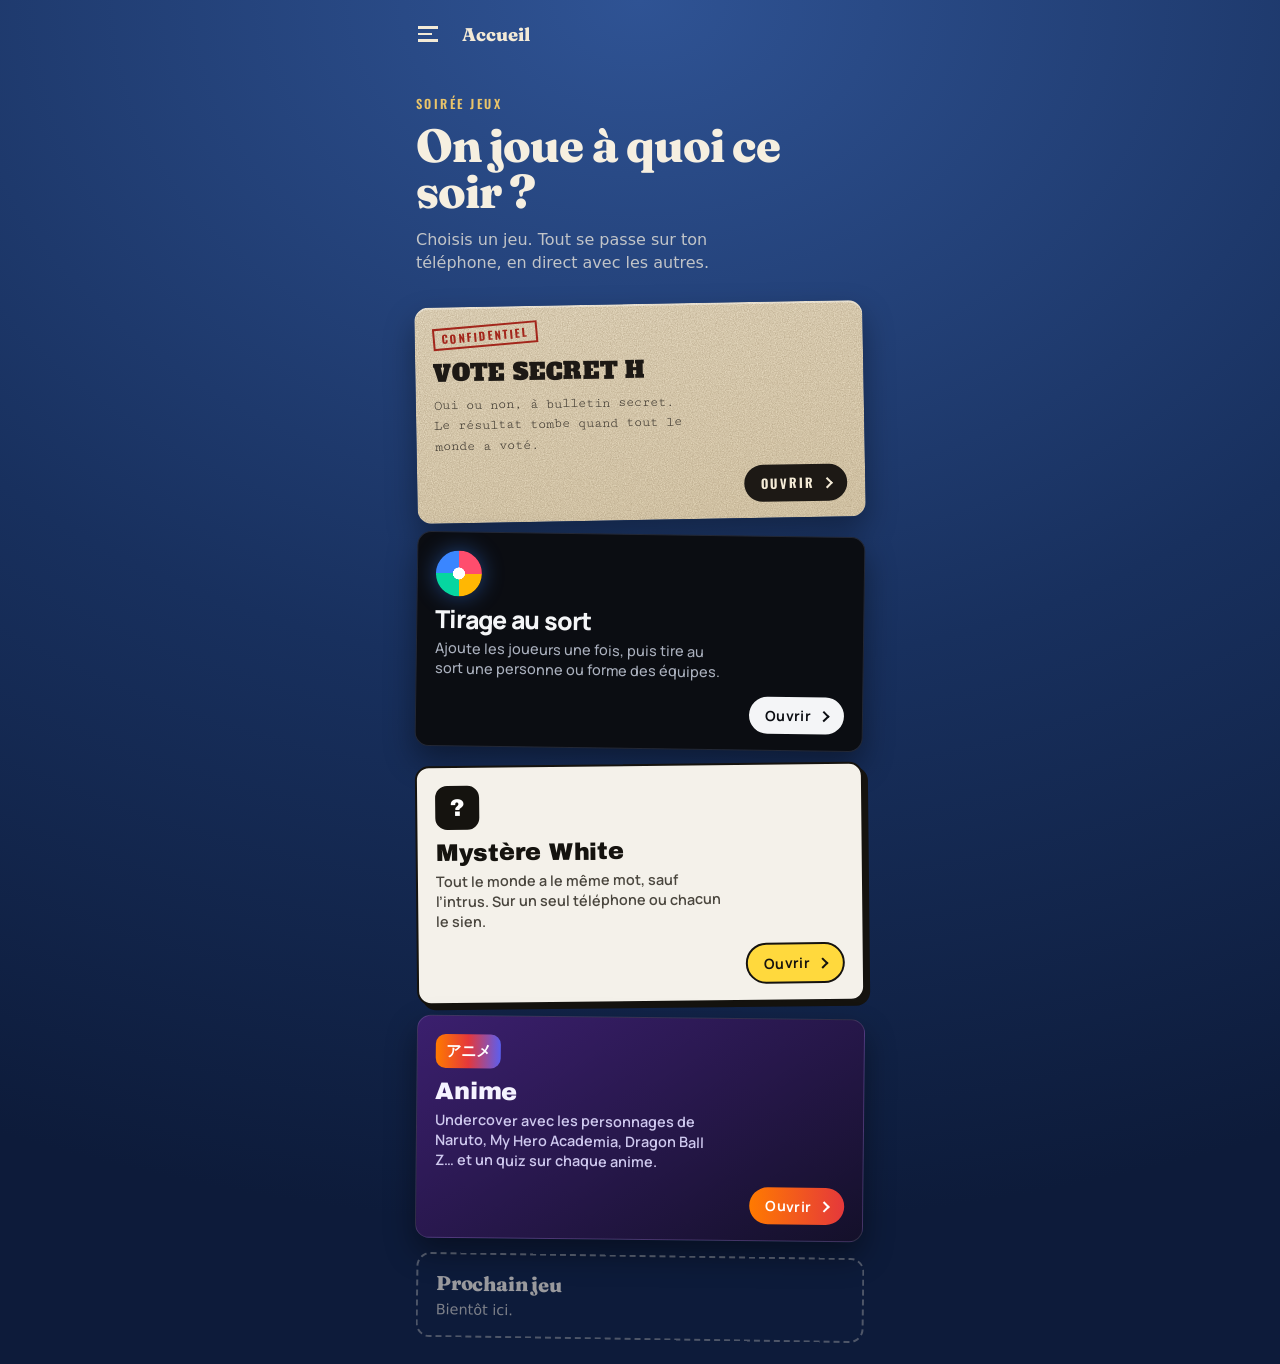
==== commit 145bd6d2: "Personnages des rôles (Mystère White), nouveau module Anime : Undercover avec personnages et quiz su" ====
--- a/index.html
+++ b/index.html
@@ -30,6 +30,7 @@
     <button class="tab" data-tab="vote"><i class="tab-ico"><b></b><b></b></i>Vote secret H</button>
     <button class="tab" data-tab="roue"><i class="tab-ico wheel"><b></b></i>Tirage au sort</button>
     <button class="tab" data-tab="mw"><i class="tab-ico mwi"><b></b></i>Mystère White</button>
+    <button class="tab" data-tab="anime"><i class="tab-ico ani"><b></b></i>Anime</button>
   </nav>
   <p class="sidenav-foot">document confidentiel</p>
 </aside>
@@ -68,6 +69,12 @@
         <span class="h-mw-ico" aria-hidden="true">?</span>
         <span class="h-name">Mystère White</span>
         <span class="h-desc">Tout le monde a le même mot, sauf l’intrus. Sur un seul téléphone ou chacun le sien.</span>
+        <span class="h-go">Ouvrir</span>
+      </button>
+      <button class="h-card h-anime" data-go="anime">
+        <span class="h-anime-ico" aria-hidden="true">アニメ</span>
+        <span class="h-name">Anime</span>
+        <span class="h-desc">Undercover avec les personnages de Naruto, My Hero Academia, Dragon Ball Z… et un quiz sur chaque anime.</span>
         <span class="h-go">Ouvrir</span>
       </button>
       <div class="h-card h-soon">
@@ -162,6 +169,16 @@
     <div id="mwView"></div>
   </section>
 
+  <!-- ===== Module : Anime (Undercover + quiz) ===== -->
+  <section class="module mw anime" id="mod-anime" data-title="Anime">
+    <div class="an-subs" role="tablist">
+      <button class="an-sub" data-sub="quiz">Quiz</button>
+      <button class="an-sub" data-sub="uc">Undercover</button>
+    </div>
+    <div class="an-pane an-pane-quiz" id="anQuiz"></div>
+    <div class="an-pane an-pane-uc" id="anUc"></div>
+  </section>
+
 </main>
 
 <div class="toast" id="toast" role="status" aria-live="polite"></div>
@@ -169,5 +186,6 @@
 <script src="vote.js"></script>
 <script src="roue.js"></script>
 <script src="mw.js"></script>
+<script src="anime.js"></script>
 </body>
 </html>
--- a/styles.css
+++ b/styles.css
@@ -401,3 +401,92 @@
 .tab-ico.mwi b{width:12px;height:12px;border-radius:3px;background:var(--night-line)}
 .tab.active .tab-ico.mwi b{background:#f4f1ea}
 .mw-secret summary .c{display:none}.mw-secret[open] summary .o{display:none}.mw-secret[open] summary .c{display:inline}
+/* personnages des rôles */
+.mw-pic{display:block;width:96px;height:96px;margin:0 auto 10px;filter:drop-shadow(3px 3px 0 rgba(0,0,0,.25))}
+.mw-pic.sm{width:58px;height:58px;margin-bottom:6px}
+.mw-pic.xs{width:30px;height:30px;margin:0;filter:none;flex:none}
+.mw-reveal .mw-pic,.mw-end .mw-pic{animation:mwpop .5s cubic-bezier(.3,1.6,.5,1)}
+.mw-roles li{justify-content:flex-start}.mw-roles li span{flex:1}
+.mw-rolepics{display:flex;justify-content:center;gap:10px;margin-top:12px}
+.mw-rolepics .mw-pic{width:64px;height:64px;margin:0}
+
+/* ===== Anime : sombre, vif, moderne ===== */
+body[data-tab="anime"]{background:radial-gradient(120% 70% at 50% -10%,#3b1f6e 0%,#14102a 55%,#0b0918 100%);color:#f5f3ff}
+html:has(body[data-tab="anime"]){background:#0b0918}
+body[data-tab="anime"] .top-title{font:400 1.15rem "Archivo Black",sans-serif;letter-spacing:-.01em;text-transform:none;color:#f5f3ff}
+body[data-tab="anime"] .burger span{background:#f5f3ff}
+.anime{color:#f5f3ff}
+.an-subs{display:grid;grid-template-columns:1fr 1fr;gap:4px;padding:4px;border-radius:14px;background:rgba(255,255,255,.07);border:1px solid rgba(255,255,255,.1);margin-bottom:16px}
+.an-sub{height:42px;border-radius:10px;font:800 .95rem "Manrope",sans-serif;color:#b9b3d9;transition:background .2s,color .2s}
+.an-sub.on{background:#f5f3ff;color:#14102a}
+.anime[data-sub="quiz"] .an-pane-uc,.anime[data-sub="uc"] .an-pane-quiz{display:none}
+.an-k{font:800 .74rem "Manrope",sans-serif;text-transform:uppercase;letter-spacing:.14em;color:#b9b3d9;margin:4px 0 10px}
+.an-grid{display:grid;grid-template-columns:1fr 1fr;gap:10px}
+.an-tile{position:relative;overflow:hidden;min-height:108px;padding:14px;border-radius:18px;text-align:left;display:flex;flex-direction:column;justify-content:flex-end;gap:4px;background:linear-gradient(150deg,var(--ac),color-mix(in srgb,var(--ac) 40%,#14102a));box-shadow:0 10px 24px color-mix(in srgb,var(--ac) 30%,transparent);transition:transform .15s}
+.an-tile::before{content:"";position:absolute;inset:0;background:radial-gradient(circle at 80% 15%,rgba(255,255,255,.35) 0 2px,transparent 3px) 0 0/14px 14px;opacity:.5}
+.an-tile:active{transform:scale(.96)}
+.an-tile-n{position:relative;font:400 1.08rem/1.1 "Archivo Black",sans-serif;color:#fff;text-shadow:0 2px 0 rgba(0,0,0,.2)}
+.an-tile-s{position:relative;font:700 .78rem "Manrope",sans-serif;color:rgba(255,255,255,.85)}
+.an-tile:last-child:nth-child(odd){grid-column:1/-1;min-height:84px}
+.an-top{display:flex;align-items:center;gap:12px;margin-bottom:14px;font:800 .85rem "Manrope",sans-serif;color:#b9b3d9}
+.an-x{width:36px;height:36px;border-radius:50%;background:rgba(255,255,255,.1);font-size:1.3rem;color:#f5f3ff}
+.an-bar{flex:1;height:10px;border-radius:99px;background:rgba(255,255,255,.1);overflow:hidden}
+.an-bar i{display:block;height:100%;border-radius:99px;background:var(--ac);transition:width .4s var(--ease)}
+.an-question{font:400 clamp(1.3rem,6vw,1.6rem)/1.25 "Archivo Black",sans-serif;margin:0 0 18px}
+.an-opts{display:flex;flex-direction:column;gap:10px}
+.an-opt{min-height:56px;padding:12px 16px;border-radius:14px;text-align:left;background:rgba(255,255,255,.07);border:1.5px solid rgba(255,255,255,.14);color:#f5f3ff;font:700 1rem "Manrope",sans-serif;transition:background .2s,border-color .2s,transform .12s}
+.an-opt:active:not(:disabled){transform:scale(.98)}
+.an-opt.good{background:#2ec27e;border-color:#2ec27e;color:#04150c;animation:mwpop .35s}
+.an-opt.bad{background:#e5383b;border-color:#e5383b;color:#fff;animation:anshake .35s}
+.an-opt:disabled:not(.good):not(.bad){opacity:.45}
+@keyframes anshake{25%{transform:translateX(-6px)}75%{transform:translateX(6px)}}
+.an-next,.an-big{display:block;width:100%;height:56px;margin-top:16px;border-radius:16px;background:#f5f3ff;color:#14102a;font:400 1.05rem "Archivo Black",sans-serif;box-shadow:0 10px 24px rgba(0,0,0,.35)}
+.an-next:active,.an-big:active{transform:scale(.98)}
+.an-link{display:block;margin:12px auto 0;padding:10px;font:700 .9rem "Manrope",sans-serif;color:#b9b3d9;text-decoration:underline;text-underline-offset:3px}
+.an-score{text-align:center;padding:30px 16px;border-radius:22px;background:linear-gradient(150deg,var(--ac),color-mix(in srgb,var(--ac) 35%,#14102a));animation:mwpop .5s cubic-bezier(.3,1.6,.5,1)}
+.an-score .an-k{color:rgba(255,255,255,.85)}
+.an-score b{display:block;font:400 4.2rem/1 "Archivo Black",sans-serif;color:#fff}
+.an-score b small{font-size:1.6rem;opacity:.75}
+.an-score p{font:700 1rem "Manrope",sans-serif;margin-top:8px;color:#fff}
+/* Undercover anime : reprend le moteur de Mystère White, habillé en sombre */
+.anime .mw-hero .mw-title span{background:linear-gradient(90deg,#ff7a00,#e5383b,#5b5fef);color:#fff}
+.anime .mw-lead,.anime .mw-muted,.anime .mw-back,.anime .mw-link,.anime .mw-kicker{color:#b9b3d9}
+.anime .mw-h{color:#f5f3ff}.anime .mw-h em{background:#f5f3ff;color:#14102a}
+.anime .mw-card,.anime .mw-go,.anime .mw-box,.anime .mw-rules,.anime .mw-word,.anime .mw-pass,.anime .mw-reveal,.anime .mw-end,.anime .mw-codebox{--ink:#f5f3ff;border-color:rgba(255,255,255,.18);box-shadow:0 10px 26px rgba(0,0,0,.35)}
+.anime .mw-box,.anime .mw-rules,.anime .mw-word{background:rgba(255,255,255,.07);color:#f5f3ff;border-width:1.5px}
+.anime .mw-rules p,.anime .mw-card span{color:inherit;opacity:.85}
+.anime .mw-label,.anime .mw-word span,.anime .mw-word em{color:#b9b3d9}
+.anime .mw-yellow{background:linear-gradient(150deg,#ff7a00,#e5383b);color:#fff}
+.anime .mw-mint{background:linear-gradient(150deg,#5b5fef,#2a9d8f);color:#fff}
+.anime .mw-card span{color:#fff}
+.anime .mw-go{background:#f5f3ff;color:#14102a;border:none}
+.anime .mw-go.mw-dark{background:linear-gradient(90deg,#ff7a00,#e5383b);color:#fff}
+.anime .mw-add input,.anime .mw-form input{background:rgba(0,0,0,.25);color:#f5f3ff;border:1.5px solid rgba(255,255,255,.2)}
+.anime .mw-add button{background:#f5f3ff;color:#14102a;border:none;box-shadow:none}
+.anime .mw-chip,.anime .mw-cat,.anime .mw-step button,.anime .mw-pick button{background:rgba(255,255,255,.07);color:#f5f3ff;border:1.5px solid rgba(255,255,255,.2)}
+.anime .mw-chip button{color:#b9b3d9}
+.anime .mw-chip.me,.anime .mw-cat.on{background:#f5f3ff;color:#14102a}
+.anime .mw-pick button.on{background:#e5383b;border-color:#e5383b}
+.anime .mw-order li::before{background:#f5f3ff;color:#14102a}
+.anime .mw-roles li{border-color:rgba(255,255,255,.2)}
+.anime .mw-roles li.mw-r-under{background:rgba(229,56,59,.25)}.anime .mw-roles li.mw-r-white{background:#f5f3ff;color:#14102a}
+.anime .mw-secret summary{background:linear-gradient(90deg,#ff7a00,#e5383b);color:#fff;border:none;box-shadow:0 10px 24px rgba(0,0,0,.35)}
+.anime .mw-secret[open] summary{background:rgba(255,255,255,.1);color:#f5f3ff}
+.anime .mw-codebox{background:linear-gradient(150deg,#ff7a00,#e5383b);color:#fff}
+.anime .mw-share{background:#14102a;border:none}
+.anime .mw-pass{background:linear-gradient(150deg,#5b5fef,#3b1f6e)}
+.anime .mw-note{background:rgba(255,255,255,.07);border-color:rgba(255,255,255,.3);color:#f5f3ff}
+.anime .mw-word.mw-white{background:#f5f3ff;color:#14102a}
+.anime .mw-words span{color:#b9b3d9}
+.an-avatar{width:96px;height:96px;margin:0 auto 12px;border-radius:50%;display:grid;place-items:center;align-content:center;gap:2px;background:radial-gradient(circle at 30% 25%,color-mix(in srgb,var(--ac) 60%,#fff),var(--ac) 60%,color-mix(in srgb,var(--ac) 60%,#000));box-shadow:0 0 0 4px rgba(255,255,255,.15),0 0 30px color-mix(in srgb,var(--ac) 60%,transparent)}
+.an-avatar i{font:400 2rem/1 "Archivo Black",sans-serif;font-style:normal;color:#fff;text-shadow:0 2px 0 rgba(0,0,0,.25)}
+.mw-word .an-avatar em,.an-avatar em{display:block;font:800 .52rem "Manrope",sans-serif;text-transform:uppercase;letter-spacing:.06em;color:rgba(255,255,255,.9);max-width:80px;text-align:center;line-height:1.1}
+/* accueil + menu */
+.h-anime{background:linear-gradient(150deg,#3b1f6e,#14102a);color:#f5f3ff;border:1px solid rgba(255,255,255,.12);box-shadow:0 14px 30px rgba(0,0,0,.4);transform:rotate(.6deg)}
+.h-anime:active{transform:rotate(0) scale(.97)}
+.h-anime .h-name{font:400 1.5rem "Archivo Black",sans-serif}
+.h-anime .h-desc{font-family:"Manrope",sans-serif;font-weight:600;color:#cfc9ef;opacity:1}
+.h-anime .h-go{background:linear-gradient(90deg,#ff7a00,#e5383b);color:#fff;font-family:"Manrope",sans-serif;text-transform:none;letter-spacing:.02em;font-size:.88rem}
+.h-anime-ico{font:800 .95rem "Manrope",sans-serif;background:linear-gradient(90deg,#ff7a00,#e5383b,#5b5fef);color:#fff;border-radius:10px;padding:6px 10px;margin-bottom:4px}
+.tab-ico.ani b{width:12px;height:12px;border-radius:50%;background:var(--night-line)}
+.tab.active .tab-ico.ani b{background:conic-gradient(#ff7a00,#e5383b,#5b5fef,#ff7a00)}
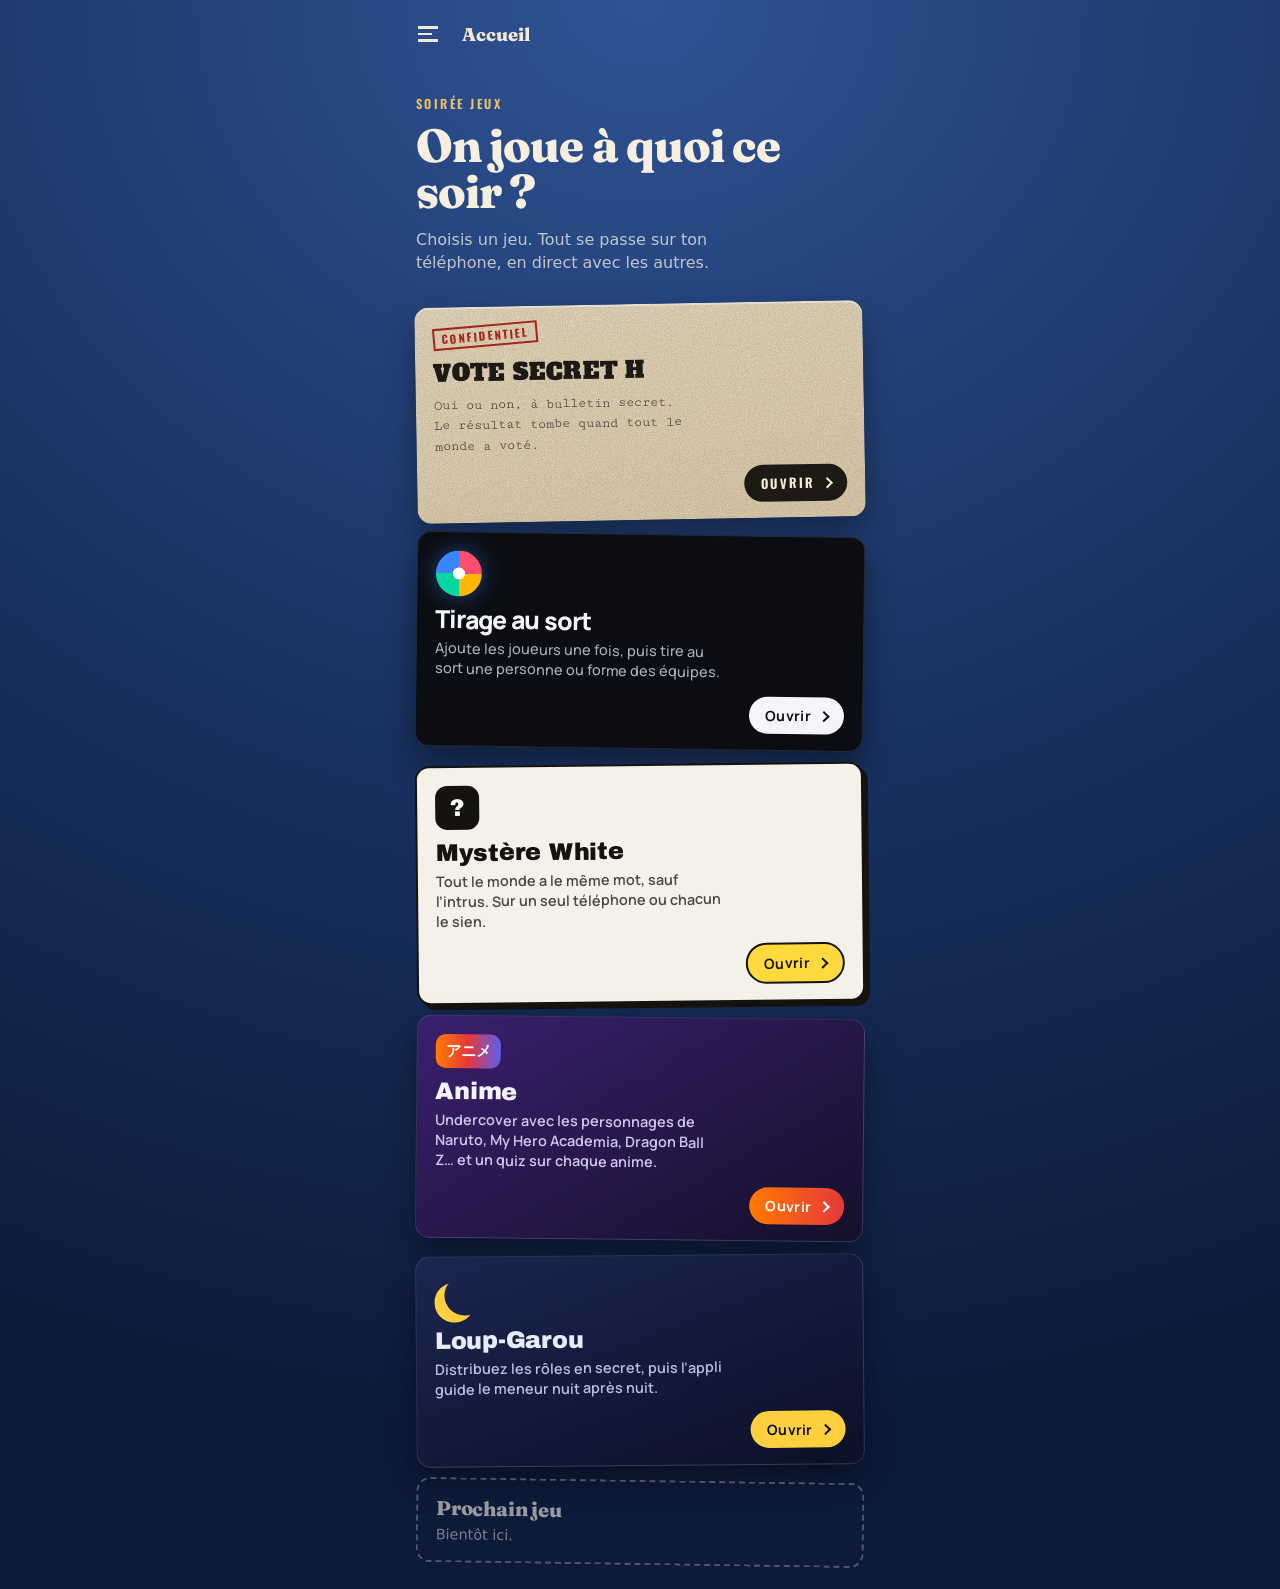
==== commit e497d917: "Nouveau jeu : Loup-Garou (version meneur), avec rôles, nuits guidées, potions, amoureux, chasseur et" ====
--- a/index.html
+++ b/index.html
@@ -23,16 +23,17 @@
 <div class="scrim" id="scrim"></div>
 <!-- Menu latéral : un bouton par onglet (data-tab = id du module sans « mod- ») -->
 <aside class="sidenav" id="side">
-  <a class="mark" href="./">Dossier<span>H</span></a>
+  <a class="mark" href="./"><span class="mark-t">c’est la folie.</span></a>
   <nav class="tabs">
-    <p class="tabs-t">Onglets</p>
-    <button class="tab" data-tab="accueil"><i class="tab-ico home"><b></b></i>Accueil</button>
-    <button class="tab" data-tab="vote"><i class="tab-ico"><b></b><b></b></i>Vote secret H</button>
-    <button class="tab" data-tab="roue"><i class="tab-ico wheel"><b></b></i>Tirage au sort</button>
-    <button class="tab" data-tab="mw"><i class="tab-ico mwi"><b></b></i>Mystère White</button>
-    <button class="tab" data-tab="anime"><i class="tab-ico ani"><b></b></i>Anime</button>
+    <p class="tabs-t">Jeux</p>
+    <button class="tab" data-tab="accueil"><i class="ti"></i>Accueil</button>
+    <button class="tab" data-tab="vote"><i class="ti"></i>Vote secret H</button>
+    <button class="tab" data-tab="roue"><i class="ti"></i>Tirage au sort</button>
+    <button class="tab" data-tab="mw"><i class="ti"></i>Mystère White</button>
+    <button class="tab" data-tab="anime"><i class="ti"></i>Anime</button>
+    <button class="tab" data-tab="lg"><i class="ti"></i>Loup-Garou</button>
   </nav>
-  <p class="sidenav-foot">document confidentiel</p>
+  <p class="sidenav-foot"></p>
 </aside>
 
 <header class="top">
@@ -75,6 +76,12 @@
         <span class="h-anime-ico" aria-hidden="true">アニメ</span>
         <span class="h-name">Anime</span>
         <span class="h-desc">Undercover avec les personnages de Naruto, My Hero Academia, Dragon Ball Z… et un quiz sur chaque anime.</span>
+        <span class="h-go">Ouvrir</span>
+      </button>
+      <button class="h-card h-lg" data-go="lg">
+        <span class="h-lg-moon" aria-hidden="true"></span>
+        <span class="h-name">Loup-Garou</span>
+        <span class="h-desc">Distribuez les rôles en secret, puis l’appli guide le meneur nuit après nuit.</span>
         <span class="h-go">Ouvrir</span>
       </button>
       <div class="h-card h-soon">
@@ -179,6 +186,11 @@
     <div class="an-pane an-pane-uc" id="anUc"></div>
   </section>
 
+  <!-- ===== Module : Loup-Garou ===== -->
+  <section class="module lg" id="mod-lg" data-title="Loup-Garou">
+    <div id="lgView"></div>
+  </section>
+
 </main>
 
 <div class="toast" id="toast" role="status" aria-live="polite"></div>
@@ -187,5 +199,6 @@
 <script src="roue.js"></script>
 <script src="mw.js"></script>
 <script src="anime.js"></script>
+<script src="lg.js"></script>
 </body>
 </html>
--- a/styles.css
+++ b/styles.css
@@ -490,3 +490,119 @@
 .h-anime-ico{font:800 .95rem "Manrope",sans-serif;background:linear-gradient(90deg,#ff7a00,#e5383b,#5b5fef);color:#fff;border-radius:10px;padding:6px 10px;margin-bottom:4px}
 .tab-ico.ani b{width:12px;height:12px;border-radius:50%;background:var(--night-line)}
 .tab.active .tab-ico.ani b{background:conic-gradient(#ff7a00,#e5383b,#5b5fef,#ff7a00)}
+
+/* ===== Menu latéral : style neutre et moderne, propre au site (pas celui d'un jeu) ===== */
+.sidenav{background:#0f1424;border-right:1px solid rgba(255,255,255,.06);padding:calc(24px + env(safe-area-inset-top)) 14px calc(18px + env(safe-area-inset-bottom));font-family:"Manrope",system-ui,sans-serif}
+.mark{font:inherit;letter-spacing:0;text-transform:none;display:flex;align-items:center;gap:12px;padding:0 6px;color:#fff}
+.mark .mark-logo{width:42px;height:42px;border:none;transform:none;border-radius:13px;display:grid;place-items:center;background:linear-gradient(135deg,#4d7cfe,#8338ec 55%,#ff4d6d);color:#fff;font:800 1rem "Manrope",sans-serif;box-shadow:0 8px 20px rgba(77,124,254,.35)}
+.mark-t{display:flex;flex-direction:column;font:800 1.12rem/1.15 "Manrope",sans-serif;letter-spacing:-.02em}
+.mark-t small{font:600 .76rem "Manrope",sans-serif;letter-spacing:0;color:#8b93ab}
+.tabs{margin-top:30px;gap:4px}
+.tabs-t{font:700 .7rem "Manrope",sans-serif;text-transform:uppercase;letter-spacing:.12em;color:#6b7390;padding:0 10px 8px}
+.tab{gap:14px;min-height:54px;padding:8px 10px;border-radius:14px;font:700 1rem "Manrope",sans-serif;letter-spacing:-.01em;text-transform:none;color:#c7cde0;transition:background .2s,color .2s}
+.tab:active{background:rgba(255,255,255,.06)}
+.tab.active{color:#fff;background:rgba(255,255,255,.08)}
+.tab.active::before{left:-14px;top:14px;bottom:14px;width:4px;border-radius:0 4px 4px 0;background:linear-gradient(#4d7cfe,#ff4d6d)}
+.ti{width:38px;height:38px;flex:none;border-radius:11px;display:grid;place-items:center;background:linear-gradient(135deg,var(--t1),var(--t2));color:var(--tc,#fff);box-shadow:0 6px 14px rgba(0,0,0,.3);opacity:.75;transition:opacity .2s,transform .2s}
+.ti svg{width:20px;height:20px}
+.tab.active .ti{opacity:1;transform:scale(1.05)}
+.sidenav-foot{font:600 .74rem "Manrope",sans-serif;color:#4a5272;padding:0 10px}
+.scrim{background:rgba(5,8,18,.6);backdrop-filter:blur(2px);-webkit-backdrop-filter:blur(2px)}
+.mark .mark-t{display:flex;width:auto;height:auto;border:none;transform:none;color:#fff;place-items:initial;font-size:1.12rem;white-space:nowrap}
+/* menu : version sobre (sans dégradés ni icônes) */
+.sidenav{background:#141414;border-right:1px solid #262626}
+.mark .mark-t{font:800 1.35rem "Manrope",sans-serif;letter-spacing:-.04em;color:#f2f2f2}
+.tabs{margin-top:40px;gap:0}
+.tabs-t{color:#6e6e6e;letter-spacing:.08em}
+.tab{min-height:52px;padding:0 10px;border-radius:0;border-bottom:1px solid #222;font:600 1.05rem "Manrope",sans-serif;color:#9a9a9a;background:none!important}
+.tab:active{color:#fff}
+.tab.active{color:#fff;font-weight:800}
+.tab.active::before{left:-14px;top:16px;bottom:16px;width:3px;border-radius:0;background:#f2f2f2}
+.ti{display:none}
+.an-avatar.an-photo{overflow:hidden;background:#fff}
+.an-avatar.an-photo img{width:100%;height:100%;object-fit:cover;display:block}
+
+/* ===== Loup-Garou : nuit au village ===== */
+body[data-tab="lg"]{background:radial-gradient(90% 50% at 85% 0%,#2a3a6b 0%,#121a33 45%,#0a0f1f 100%);color:#e8ecf8}
+html:has(body[data-tab="lg"]){background:#0a0f1f}
+body[data-tab="lg"] .top-title{font:400 1.15rem "Archivo Black",sans-serif;text-transform:none;letter-spacing:-.01em;color:#e8ecf8}
+body[data-tab="lg"] .burger span{background:#e8ecf8}
+.lg{font-family:"Manrope",system-ui,sans-serif;color:#e8ecf8;--card:rgba(255,255,255,.06);--line:rgba(255,255,255,.12);--dim:#9aa5c4;--moon:#ffcf3f}
+.lg button{font-family:inherit}
+.lg-ico{width:44px;height:44px;flex:none}.lg-ico.big{width:84px;height:84px}.lg-ico.sm{width:28px;height:28px;vertical-align:middle}
+.lg-hero{display:flex;align-items:center;gap:14px;padding:6px 0 4px}
+.lg-hero h2{font:400 2rem/1 "Archivo Black",sans-serif}
+.lg-hero p{color:var(--dim);font-weight:600;margin-top:6px;line-height:1.35}
+.lg-h{display:flex;align-items:center;gap:10px;flex-wrap:wrap;font:800 1.05rem "Manrope",sans-serif;margin:22px 0 10px}
+.lg-h em{font-style:normal;font-size:.8rem;background:#e8ecf8;color:#0a0f1f;border-radius:999px;padding:1px 9px}
+.lg-h small{font-weight:600;color:var(--dim);font-size:.8rem}
+.lg-add{display:flex;gap:8px}
+.lg-add input{-webkit-user-select:text;user-select:text;flex:1;min-width:0;height:50px;border-radius:14px;border:1px solid var(--line);background:rgba(0,0,0,.25);color:#e8ecf8;padding:0 14px;font:600 16px "Manrope",sans-serif}
+.lg-add input:focus{outline:none;border-color:var(--moon)}
+.lg-add button{height:50px;padding:0 16px;border-radius:14px;background:var(--moon);color:#0a0f1f;font-weight:800}
+.lg-chips{display:flex;flex-wrap:wrap;gap:8px;margin-top:12px}
+.lg-chip{display:inline-flex;align-items:center;padding:6px 4px 6px 14px;border-radius:999px;background:var(--card);border:1px solid var(--line);font-weight:700}
+.lg-chip button{width:30px;height:30px;color:var(--dim);font-size:1.1rem}
+.lg-muted{color:var(--dim);font-weight:600;font-size:.9rem;margin:8px 0}
+.lg-link{display:block;margin:12px auto 0;color:var(--dim);font-weight:700;font-size:.88rem;padding:8px;text-decoration:underline;text-underline-offset:3px}
+.lg-h .lg-link{display:inline;margin:0;padding:0;font-size:.78rem}
+.lg-roles{display:flex;flex-direction:column;gap:6px}
+.lg-role{display:flex;align-items:center;gap:12px;padding:8px 10px;border-radius:14px;background:var(--card);border:1px solid var(--line);font-weight:700}
+.lg-role .lg-ico{width:36px;height:36px}.lg-role span{flex:1}
+.lg-step{display:flex;align-items:center;gap:6px}
+.lg-step button{width:36px;height:36px;border-radius:10px;background:rgba(255,255,255,.1);font-size:1.2rem;font-weight:800;color:#e8ecf8}
+.lg-step b{min-width:22px;text-align:center;font:400 1.15rem "Archivo Black",sans-serif}
+.lg-warn{color:#ff8a8a;font-weight:700;font-size:.88rem;margin-top:10px}
+.lg-go{display:block;width:100%;height:56px;margin-top:16px;border-radius:16px;background:var(--moon);color:#0a0f1f;font:400 1.05rem "Archivo Black",sans-serif;box-shadow:0 10px 30px rgba(255,207,63,.2)}
+.lg-go:disabled{opacity:.35;box-shadow:none}
+.lg-go:active:not(:disabled){transform:scale(.98)}
+.lg-rules{margin-top:18px;padding:12px 14px;border-radius:14px;background:var(--card);border:1px solid var(--line)}
+.lg-rules summary{font-weight:800;cursor:pointer}
+.lg-rules p{margin-top:10px;font-size:.9rem;line-height:1.45;color:#cdd4ea}
+.lg-rules p .lg-ico{margin-right:8px}
+.lg-k{font:800 .76rem "Manrope",sans-serif;text-transform:uppercase;letter-spacing:.12em;color:var(--dim);margin:6px 0}
+.lg-pass{margin-top:30px;padding:34px 16px;text-align:center;border-radius:22px;background:linear-gradient(160deg,#2a3a6b,#141d3b);border:1px solid var(--line)}
+.lg-pass span{color:var(--dim);font-weight:700}
+.lg-pass b{display:block;font:400 clamp(2rem,11vw,2.8rem) "Archivo Black",sans-serif;margin-top:6px;word-break:break-word}
+.lg-card{margin-top:12px;padding:26px 18px;text-align:center;border-radius:22px;border:1px solid var(--line);animation:mwpop .45s cubic-bezier(.3,1.6,.5,1)}
+.lg-card b{display:block;font:400 2rem "Archivo Black",sans-serif;margin:8px 0}
+.lg-card p{color:#cdd4ea;font-weight:600;line-height:1.45}
+.lg-c-village{background:linear-gradient(160deg,#1f4d3a,#10291f)}
+.lg-c-loups{background:linear-gradient(160deg,#5a1a24,#2a0b10)}
+.lg-night,.lg-day{padding:18px 16px;border-radius:20px;margin-top:4px;position:relative;overflow:hidden}
+.lg-night{background:linear-gradient(160deg,#1b2550,#0b1027);border:1px solid var(--line)}
+.lg-night::after{content:"";position:absolute;right:18px;top:14px;width:38px;height:38px;border-radius:50%;box-shadow:-9px 6px 0 0 var(--moon)}
+.lg-day{background:linear-gradient(160deg,#ffcf3f,#f59e0b);color:#2a1a00}
+.lg-night span,.lg-day span{font:800 .76rem "Manrope",sans-serif;text-transform:uppercase;letter-spacing:.12em;opacity:.75}
+.lg-night b,.lg-day b{display:block;font:400 1.5rem "Archivo Black",sans-serif;margin-top:4px}
+.lg-dots{display:flex;gap:6px;justify-content:center;margin:12px 0}
+.lg-dots i{width:30px;height:5px;border-radius:3px;background:rgba(255,255,255,.15)}
+.lg-dots i.done{background:var(--dim)}.lg-dots i.on{background:var(--moon)}
+.lg-stepbox{display:flex;align-items:center;gap:14px;margin:10px 0 12px;padding:14px;border-radius:16px;background:var(--card);border:1px solid var(--line)}
+.lg-stepbox b{font:800 1.05rem "Manrope",sans-serif}.lg-stepbox p{color:#cdd4ea;font-weight:600;font-size:.92rem;font-style:italic;margin-top:2px}
+.lg-pick{display:grid;grid-template-columns:repeat(2,minmax(0,1fr));gap:8px}
+.lg-pick button{min-height:50px;border-radius:12px;background:var(--card);border:1.5px solid var(--line);color:#e8ecf8;font-weight:800;font-size:.95rem;padding:6px;overflow:hidden;text-overflow:ellipsis}
+.lg-pick button.on{background:var(--moon);border-color:var(--moon);color:#0a0f1f}
+.lg-reveal{display:flex;align-items:center;gap:10px;margin-top:12px;padding:12px 14px;border-radius:14px;background:rgba(124,77,255,.18);border:1px solid rgba(124,77,255,.5);font-weight:600}
+.lg-reveal.lg-bad{background:rgba(229,56,59,.18);border-color:rgba(229,56,59,.5)}
+.lg-opt{display:flex;align-items:center;gap:10px;width:100%;margin-top:12px;padding:12px 14px;border-radius:14px;background:var(--card);border:1.5px solid var(--line);color:#e8ecf8;font-weight:800;text-align:left}
+.lg-opt.on{background:#1fa774;border-color:#1fa774}
+.lg-label{font-weight:800;font-size:.85rem;margin:14px 0 8px;color:#cdd4ea}
+.lg-death{display:flex;align-items:center;gap:12px;margin-top:12px;padding:14px;border-radius:16px;background:rgba(229,56,59,.15);border:1px solid rgba(229,56,59,.4);font-weight:600;animation:mwpop .4s}
+.lg-death.lg-none{background:rgba(31,167,116,.15);border-color:rgba(31,167,116,.45);justify-content:center;font-weight:800}
+.lg-list{list-style:none;display:flex;flex-direction:column;gap:6px;margin-top:10px}
+.lg-list li{display:flex;align-items:center;gap:10px;padding:8px 10px;border-radius:12px;background:var(--card);font-weight:700}
+.lg-list li span{flex:1}.lg-list li b{font-size:.82rem;color:#cdd4ea}
+.lg-list li.out{opacity:.45}.lg-list li.out span{text-decoration:line-through}
+.lg-end{margin-top:6px;padding:26px 16px;text-align:center;border-radius:22px;border:1px solid var(--line);animation:mwpop .5s cubic-bezier(.3,1.6,.5,1)}
+.lg-end span{font:800 .76rem "Manrope",sans-serif;text-transform:uppercase;letter-spacing:.12em;opacity:.8;display:block;margin-top:8px}
+.lg-end b{display:block;font:400 clamp(1.7rem,8vw,2.3rem)/1.1 "Archivo Black",sans-serif;margin:6px 0}
+.lg-end em{font-style:normal;font-weight:700;color:#cdd4ea}
+.lg-e-village{background:linear-gradient(160deg,#1f4d3a,#10291f)}.lg-e-loups{background:linear-gradient(160deg,#5a1a24,#2a0b10)}
+.lg-e-amoureux{background:linear-gradient(160deg,#7a1f45,#3a0c20)}.lg-e-personne{background:#1a1f33}
+.h-lg{background:linear-gradient(160deg,#1b2550,#0b1027);color:#e8ecf8;border:1px solid rgba(255,255,255,.12);box-shadow:0 14px 30px rgba(0,0,0,.4);transform:rotate(-.5deg);position:relative;overflow:hidden}
+.h-lg:active{transform:rotate(0) scale(.97)}
+.h-lg .h-name{font:400 1.5rem "Archivo Black",sans-serif}
+.h-lg .h-desc{font-family:"Manrope",sans-serif;font-weight:600;color:#b8c2de;opacity:1}
+.h-lg .h-go{background:#ffcf3f;color:#0a0f1f;font-family:"Manrope",sans-serif;text-transform:none;letter-spacing:.02em;font-size:.88rem}
+.h-lg-moon{width:40px;height:40px;border-radius:50%;box-shadow:-10px 7px 0 0 #ffcf3f;margin:0 0 6px 10px}
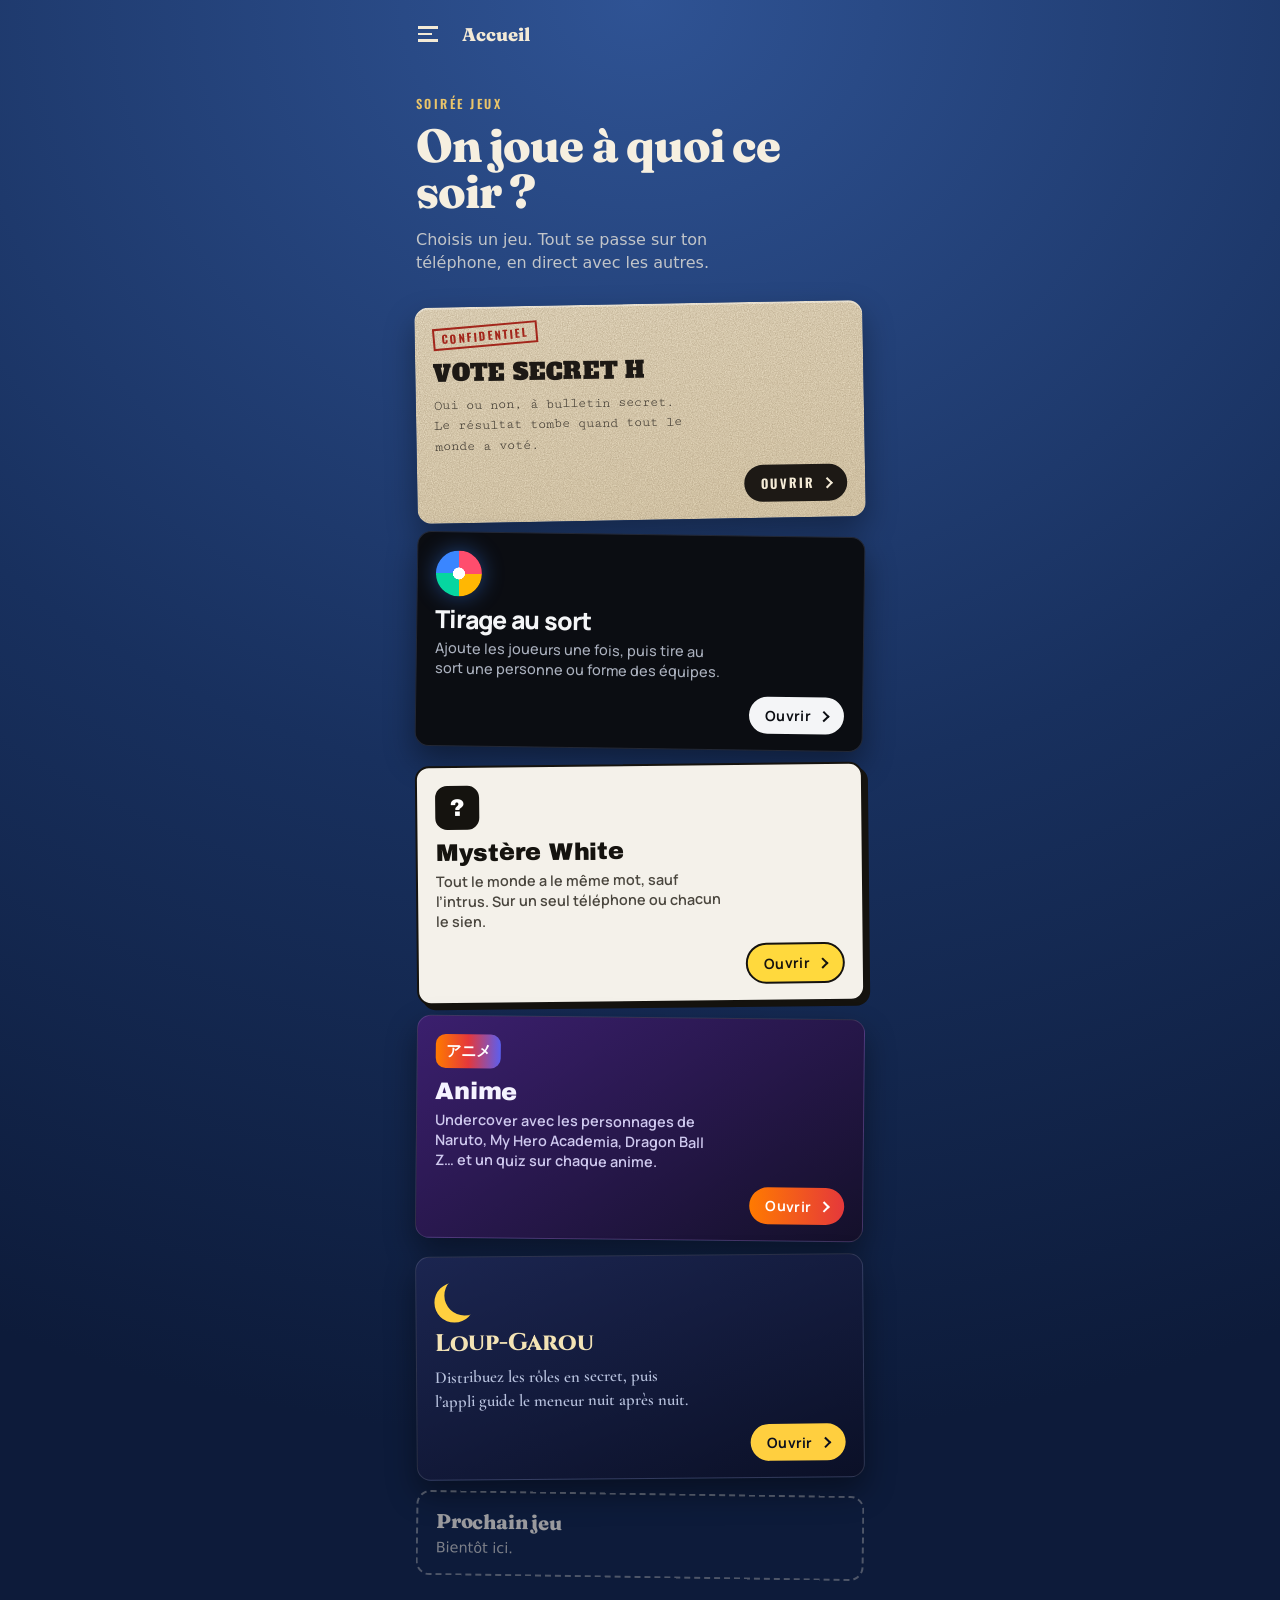
==== commit cf23c5d3: "Loup-Garou : style village maudit (pleine lune, forêt, cartes façon tarot, polices Cinzel et Cormora" ====
--- a/index.html
+++ b/index.html
@@ -16,7 +16,7 @@
 <link rel="preconnect" href="https://ntfy.sh" crossorigin>
 <link rel="preconnect" href="https://fonts.googleapis.com">
 <link rel="preconnect" href="https://fonts.gstatic.com" crossorigin>
-<link href="https://fonts.googleapis.com/css2?family=Alfa+Slab+One&family=Oswald:wght@500;600;700&family=Cutive+Mono&family=Fraunces:opsz,wght@9..144,600;9..144,800&family=Manrope:wght@500;600;700;800&family=Archivo+Black&display=swap" rel="stylesheet" media="print" onload="this.media='all'">
+<link href="https://fonts.googleapis.com/css2?family=Alfa+Slab+One&family=Oswald:wght@500;600;700&family=Cutive+Mono&family=Fraunces:opsz,wght@9..144,600;9..144,800&family=Manrope:wght@500;600;700;800&family=Archivo+Black&family=Cinzel:wght@600;800&family=Cormorant+Garamond:wght@500;600;700&display=swap" rel="stylesheet" media="print" onload="this.media='all'">
 <link rel="stylesheet" href="styles.css">
 </head>
 <body>
--- a/styles.css
+++ b/styles.css
@@ -606,3 +606,96 @@
 .h-lg .h-desc{font-family:"Manrope",sans-serif;font-weight:600;color:#b8c2de;opacity:1}
 .h-lg .h-go{background:#ffcf3f;color:#0a0f1f;font-family:"Manrope",sans-serif;text-transform:none;letter-spacing:.02em;font-size:.88rem}
 .h-lg-moon{width:40px;height:40px;border-radius:50%;box-shadow:-10px 7px 0 0 #ffcf3f;margin:0 0 6px 10px}
+/* Loup-Garou : modes et version en ligne */
+.lg-mode{display:block;width:100%;text-align:left;margin-top:12px;padding:16px;border-radius:18px;background:linear-gradient(160deg,#2a3a6b,#141d3b);border:1px solid var(--line);color:#e8ecf8}
+.lg-mode b{display:block;font:400 1.2rem "Archivo Black",sans-serif}
+.lg-mode span{display:block;margin-top:4px;color:#b8c2de;font-weight:600;font-size:.9rem;line-height:1.4}
+.lg-mode:active{transform:scale(.98)}
+.lg-mode-alt{background:var(--card)}
+.lg-back{font-weight:700;font-size:.9rem;color:var(--dim);padding:6px 0}
+.lg-net{display:flex;align-items:center;gap:8px;font-weight:700;font-size:.8rem;color:var(--dim);margin:4px 0 10px}
+.lg-net i{width:8px;height:8px;border-radius:50%;background:#f0a500}.lg-net.on i{background:#3ddc97}.lg-net.offline i{background:#e5383b}
+.lg-code{display:flex;flex-wrap:wrap;align-items:center;gap:6px 10px;padding:14px 16px;border-radius:18px;background:var(--moon);color:#0a0f1f}
+.lg-code span{flex-basis:100%;font:800 .72rem "Manrope",sans-serif;text-transform:uppercase;letter-spacing:.1em}
+.lg-code b{font:400 2rem "Archivo Black",sans-serif;letter-spacing:.18em}
+.lg-code button{margin-left:auto;height:44px;padding:0 16px;border-radius:12px;background:#0a0f1f;color:#fff;font-weight:800}
+.lg-chip-on{padding-right:14px;border-color:rgba(61,220,151,.5)}
+.lg-cards{display:grid;grid-template-columns:repeat(2,minmax(0,1fr));gap:8px;margin-top:6px}
+.lg-mini{display:flex;flex-direction:column;align-items:center;gap:4px;padding:12px 8px;border-radius:14px;border:1px solid var(--line);text-align:center}
+.lg-mini .lg-ico{width:40px;height:40px}
+.lg-mini b{font-weight:800;font-size:.98rem;max-width:100%;overflow:hidden;text-overflow:ellipsis;white-space:nowrap}
+.lg-mini span{font-size:.8rem;font-weight:700;color:#cdd4ea}
+.lg-form{display:flex;flex-direction:column;gap:10px}
+.lg-form input{-webkit-user-select:text;user-select:text;height:52px;border-radius:14px;border:1px solid var(--line);background:rgba(0,0,0,.25);color:#e8ecf8;padding:0 14px;font:700 16px "Manrope",sans-serif}
+.lg-form input:focus{outline:none;border-color:var(--moon)}
+.lg-code-in{text-align:center;letter-spacing:.4em;text-transform:uppercase;font:400 1.6rem "Archivo Black",sans-serif!important}
+.lg-cardbtn{display:block;width:100%;margin-top:14px;color:#e8ecf8;text-align:center}
+.lg-cardbtn>span{display:block;margin-top:10px;color:var(--dim);font-weight:700;font-size:.85rem}
+.lg-back-card{padding:40px 16px;border-radius:22px;background:repeating-linear-gradient(45deg,#1b2550 0 12px,#151d40 12px 24px);border:2px solid rgba(255,207,63,.4)}
+.lg-back-card b{display:block;margin-top:8px;font:400 1.5rem "Archivo Black",sans-serif}
+
+/* ===== Loup-Garou : ambiance « village maudit » (forêt, pleine lune, cartes de tarot) ===== */
+html:has(body[data-tab="lg"]){background:#07091a}
+body[data-tab="lg"]{background:radial-gradient(60% 38% at 78% 6%,rgba(255,236,190,.22),transparent 70%),linear-gradient(180deg,#141a3a 0%,#0b0f24 55%,#05060f 100%);background-attachment:fixed}
+body[data-tab="lg"]::before{content:"";position:fixed;inset:0;pointer-events:none;z-index:0;
+  background:
+    radial-gradient(circle at 78% 9%,#fff6dc 0 34px,#f6e2a8 35px 38px,rgba(246,226,168,.25) 39px 70px,transparent 71px),
+    url("data:image/svg+xml,%3Csvg xmlns='http://www.w3.org/2000/svg' viewBox='0 0 400 160' preserveAspectRatio='none'%3E%3Cpath fill='%2305060f' d='M0 160V96l14-30 12 30 10-46 14 46 8-22 12 22 16-60 16 60 10-34 12 34 10-18 12 18 18-70 18 70 10-26 10 26 14-50 14 50 10-20 12 20 16-64 16 64 10-30 12 30 12-44 12 44 10-16 10 16 0 64z'/%3E%3Cpath fill='%230b0f24' opacity='.85' d='M0 160v-40l20-24 16 24 18-34 18 34 22-20 18 20 24-30 22 30 20-18 22 18 26-36 24 36 20-22 22 22 24-28 22 28 24-16 24 16v40z'/%3E%3C/svg%3E") bottom/100% 30vh no-repeat}
+body[data-tab="lg"] .top,body[data-tab="lg"] .modules{position:relative;z-index:1}
+body[data-tab="lg"] .top-title{font:800 1.2rem "Cinzel",serif;letter-spacing:.06em;color:#f3e3b5}
+.lg{--gold:#d8b45a;--gold2:#f3e3b5;--blood:#8e1b1b;--parch:#efe2c2;--ink2:#2a1d10;font-family:"Cormorant Garamond",Georgia,serif;font-size:1.08rem;color:#e9e2cf;--moon:#d8b45a}
+.lg-hero h2,.lg-h,.lg-night b,.lg-day b,.lg-end b,.lg-card b,.lg-pass b,.lg-mode b,.lg-code b,.lg-stepbox b,.lg-back-card b{font-family:"Cinzel",serif!important;letter-spacing:.03em}
+.lg-hero h2{font-size:2.1rem;font-weight:800;color:var(--gold2);text-shadow:0 2px 18px rgba(216,180,90,.35)}
+.lg-hero p,.lg-muted,.lg-mode span,.lg-card p,.lg-stepbox p,.lg-rules p{font-family:"Cormorant Garamond",serif;font-size:1.08rem;font-weight:600}
+.lg-h{font-weight:700;font-size:1.1rem;color:var(--gold2)}
+.lg-h em{background:var(--gold);color:#1a1205;font-family:"Manrope",sans-serif}
+/* boutons : bois sombre et filet doré */
+.lg-go{background:linear-gradient(180deg,#a8282a,#6e1414);color:#f8ecd0;font:700 1.12rem "Cinzel",serif;letter-spacing:.05em;border:1px solid var(--gold);box-shadow:0 0 0 3px rgba(216,180,90,.15),0 10px 26px rgba(142,27,27,.35)}
+.lg-go:disabled{background:#3a2d2d;border-color:#5a4a3a;color:#9c8d7a;box-shadow:none}
+.lg-add button{background:var(--gold);color:#1a1205;font-family:"Cinzel",serif;font-weight:700}
+.lg-add input,.lg-form input{background:rgba(5,6,15,.55);border-color:rgba(216,180,90,.35);font-family:"Cormorant Garamond",serif;font-size:18px;font-weight:600}
+/* panneaux : écorce / velours */
+.lg-mode,.lg-role,.lg-rules,.lg-stepbox,.lg-chip,.lg-list li,.lg-pick button,.lg-opt{background:rgba(20,16,30,.72)!important;border:1px solid rgba(216,180,90,.28)!important;backdrop-filter:blur(2px);-webkit-backdrop-filter:blur(2px)}
+.lg-mode{background:linear-gradient(160deg,rgba(60,24,28,.85),rgba(18,14,30,.9))!important}
+.lg-mode-alt{background:rgba(20,16,30,.72)!important}
+.lg-pick button{font-family:"Cormorant Garamond",serif;font-size:1.12rem;font-weight:700}
+.lg-pick button.on{background:var(--gold)!important;color:#1a1205;border-color:var(--gold)!important}
+.lg-step button{background:rgba(216,180,90,.15);color:var(--gold2)}
+.lg-step b{font-family:"Cinzel",serif;font-weight:800}
+/* cartes de rôle façon tarot */
+.lg-card,.lg-mini,.lg-back-card{position:relative;background:linear-gradient(180deg,#f3e7c9,#e2d0a4)!important;color:var(--ink2);border:none!important;box-shadow:0 0 0 2px #2a1d10,0 0 0 5px var(--gold),0 18px 40px rgba(0,0,0,.55)}
+.lg-card::before,.lg-mini::before{content:"";position:absolute;inset:8px;border:1.5px solid rgba(42,29,16,.55);border-radius:14px;pointer-events:none}
+.lg-card::after{content:"✦     ✦";position:absolute;left:0;right:0;top:14px;color:#8a6a2a;font-size:.8rem;letter-spacing:.3em;text-align:center}
+.lg-card b{color:var(--ink2);font-size:2rem}
+.lg-card p{color:#4a3720}
+.lg-c-loups.lg-card,.lg-c-loups.lg-mini{background:linear-gradient(180deg,#5a1414,#2a0707)!important;color:#f3e3b5}
+.lg-c-loups.lg-card b,.lg-c-loups.lg-card p,.lg-c-loups.lg-mini span{color:#f3e3b5}
+.lg-c-loups.lg-card::before,.lg-c-loups.lg-mini::before{border-color:rgba(216,180,90,.55)}
+.lg-mini b{color:var(--ink2);font-family:"Cinzel",serif;font-weight:800}.lg-mini span{color:#5a4428;font-weight:700}
+.lg-c-loups.lg-mini b{color:#fff}
+.lg-back-card{background:radial-gradient(circle at 50% 40%,#2a1f45,#120d22)!important;color:var(--gold2)}
+.lg-back-card::before{content:"";position:absolute;inset:10px;border:1.5px solid rgba(216,180,90,.5);border-radius:14px}
+/* nuit et jour */
+.lg-night{background:linear-gradient(160deg,rgba(26,32,72,.92),rgba(8,10,28,.95));border:1px solid rgba(216,180,90,.3)}
+.lg-night::after{box-shadow:-9px 6px 0 0 var(--gold2)}
+.lg-night b{color:var(--gold2)}
+.lg-day{background:linear-gradient(160deg,#f1dfae,#d9b46a);color:var(--ink2);border:1px solid #8a6a2a}
+.lg-dots i.on{background:var(--gold)}
+.lg-death{background:rgba(110,20,20,.55);border-color:rgba(216,180,90,.35);font-family:"Cormorant Garamond",serif;font-size:1.12rem}
+.lg-death.lg-none{background:rgba(30,60,40,.6)}
+.lg-reveal{background:rgba(60,30,90,.55);border-color:rgba(216,180,90,.4)}
+.lg-end{border:none;box-shadow:0 0 0 2px #2a1d10,0 0 0 5px var(--gold),0 18px 40px rgba(0,0,0,.55)}
+.lg-end b{color:var(--gold2)}
+.lg-code{background:linear-gradient(180deg,#f3e7c9,#e2d0a4);box-shadow:0 0 0 2px #2a1d10,0 0 0 4px var(--gold)}
+.lg-code b{font-weight:800}
+.lg-link,.lg-back{font-family:"Cormorant Garamond",serif;font-size:1.05rem;color:#c9b98f}
+.h-lg .h-name{font:800 1.5rem "Cinzel",serif;color:#f3e3b5}
+.h-lg .h-desc{font-family:"Cormorant Garamond",serif;font-size:1.05rem}
+/* LG corrections : lune nette en haut, forêt sur toute la largeur, bouton désactivé lisible */
+body[data-tab="lg"]::before{background:
+    radial-gradient(circle at calc(100% - 46px) 46px,#fff6dc 0 22px,#f6e2a8 23px 25px,rgba(246,226,168,.18) 26px 46px,transparent 47px) top right/100% 140px no-repeat,
+    url("data:image/svg+xml,%3Csvg xmlns='http://www.w3.org/2000/svg' viewBox='0 0 400 160' preserveAspectRatio='none'%3E%3Cpath fill='%2305060f' d='M0 160V96l14-30 12 30 10-46 14 46 8-22 12 22 16-60 16 60 10-34 12 34 10-18 12 18 18-70 18 70 10-26 10 26 14-50 14 50 10-20 12 20 16-64 16 64 10-30 12 30 12-44 12 44 10-16 10 16 0 64z'/%3E%3C/svg%3E") bottom left/100% 22vh no-repeat;
+  left:0;right:0;width:100%}
+body[data-tab="lg"] .top-title{padding-right:70px}
+.lg-night::after{display:none}
+.lg-go:disabled{background:rgba(60,40,40,.85)!important;border:1px dashed rgba(216,180,90,.5)!important;color:#c9b98f!important;opacity:1}
